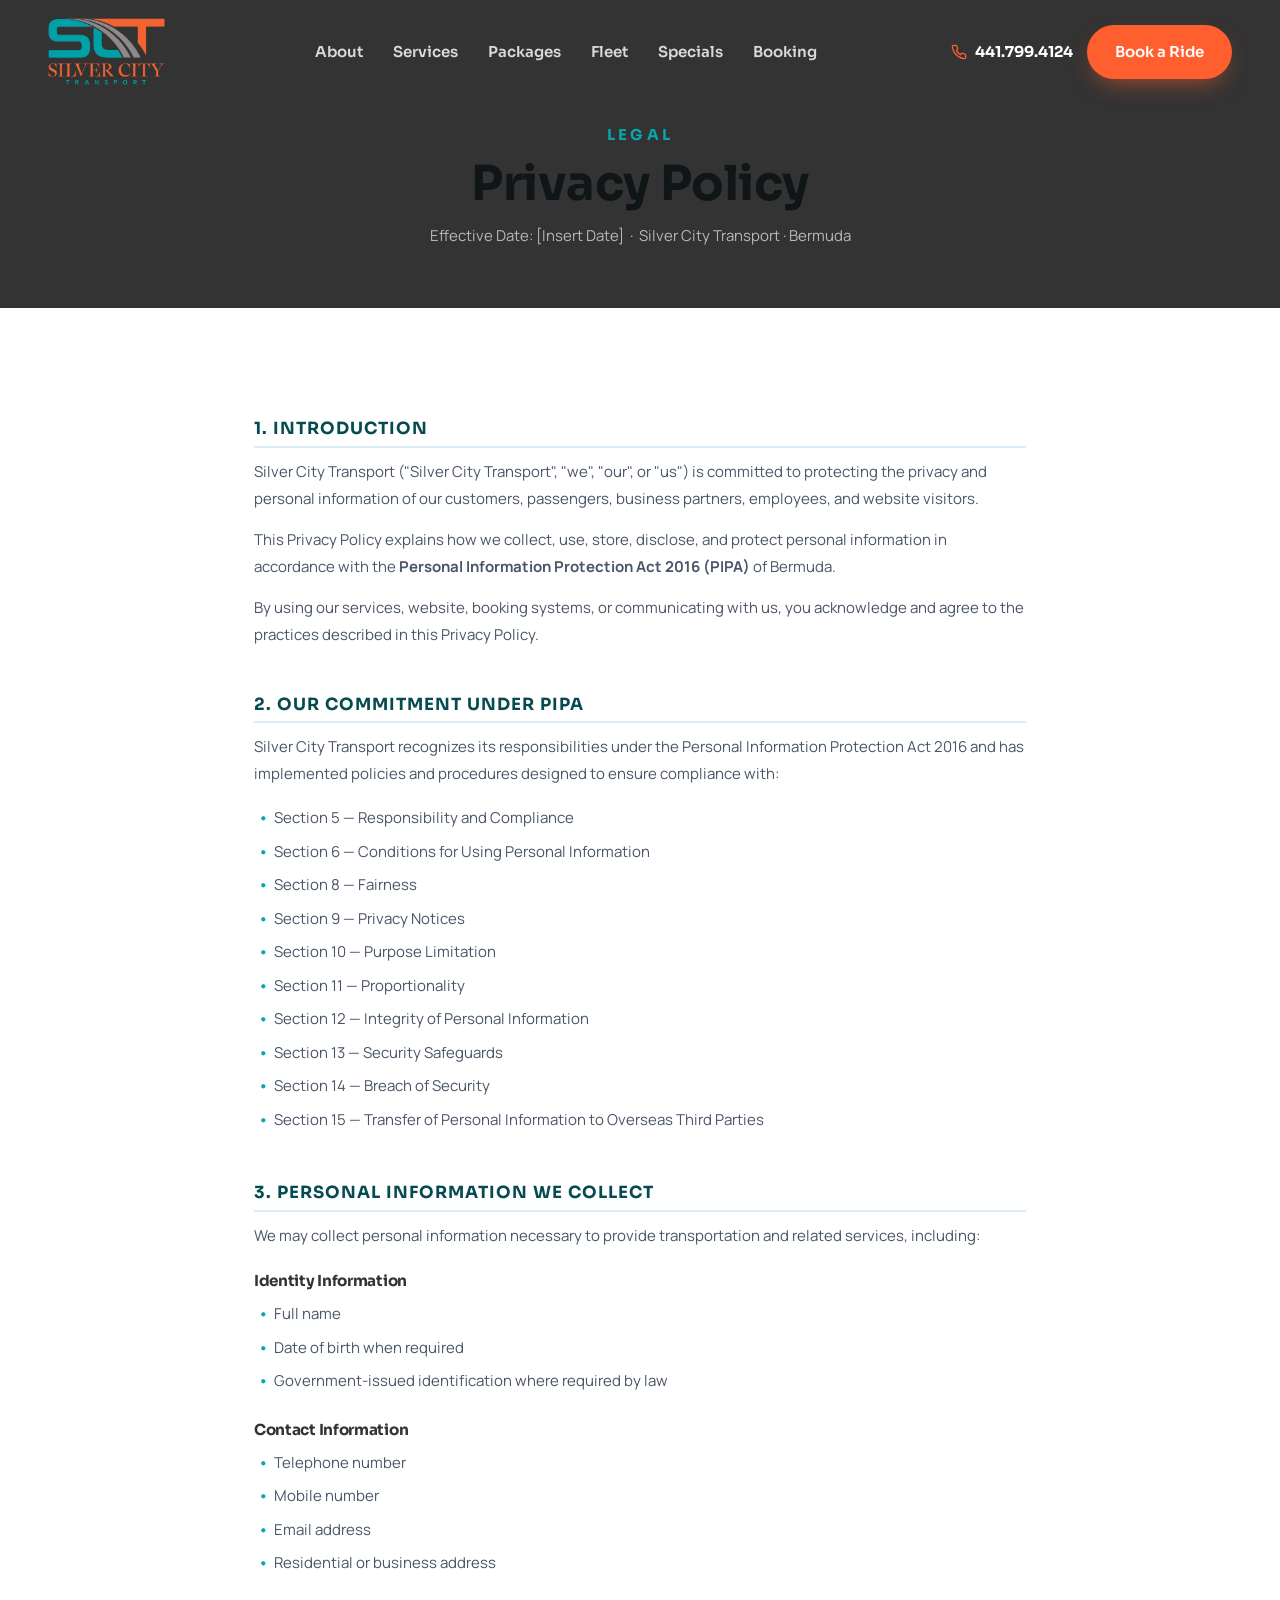
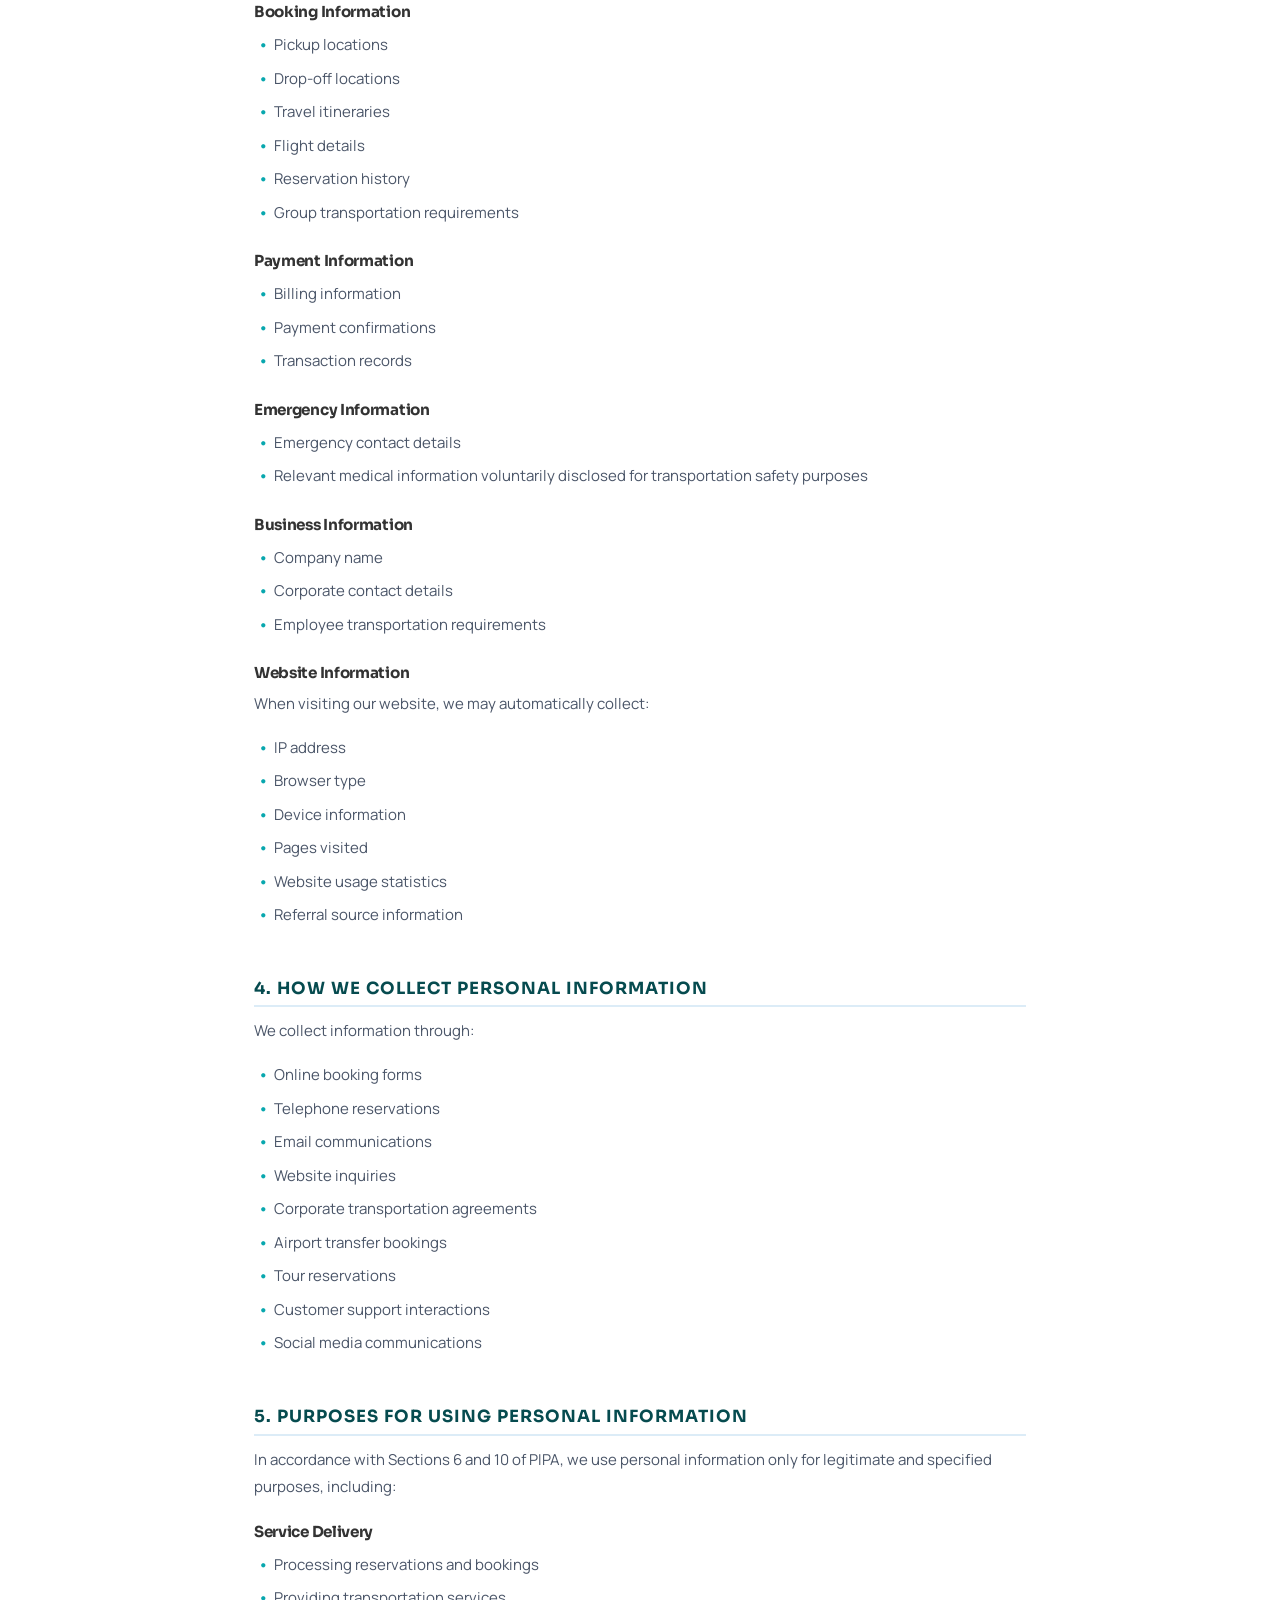
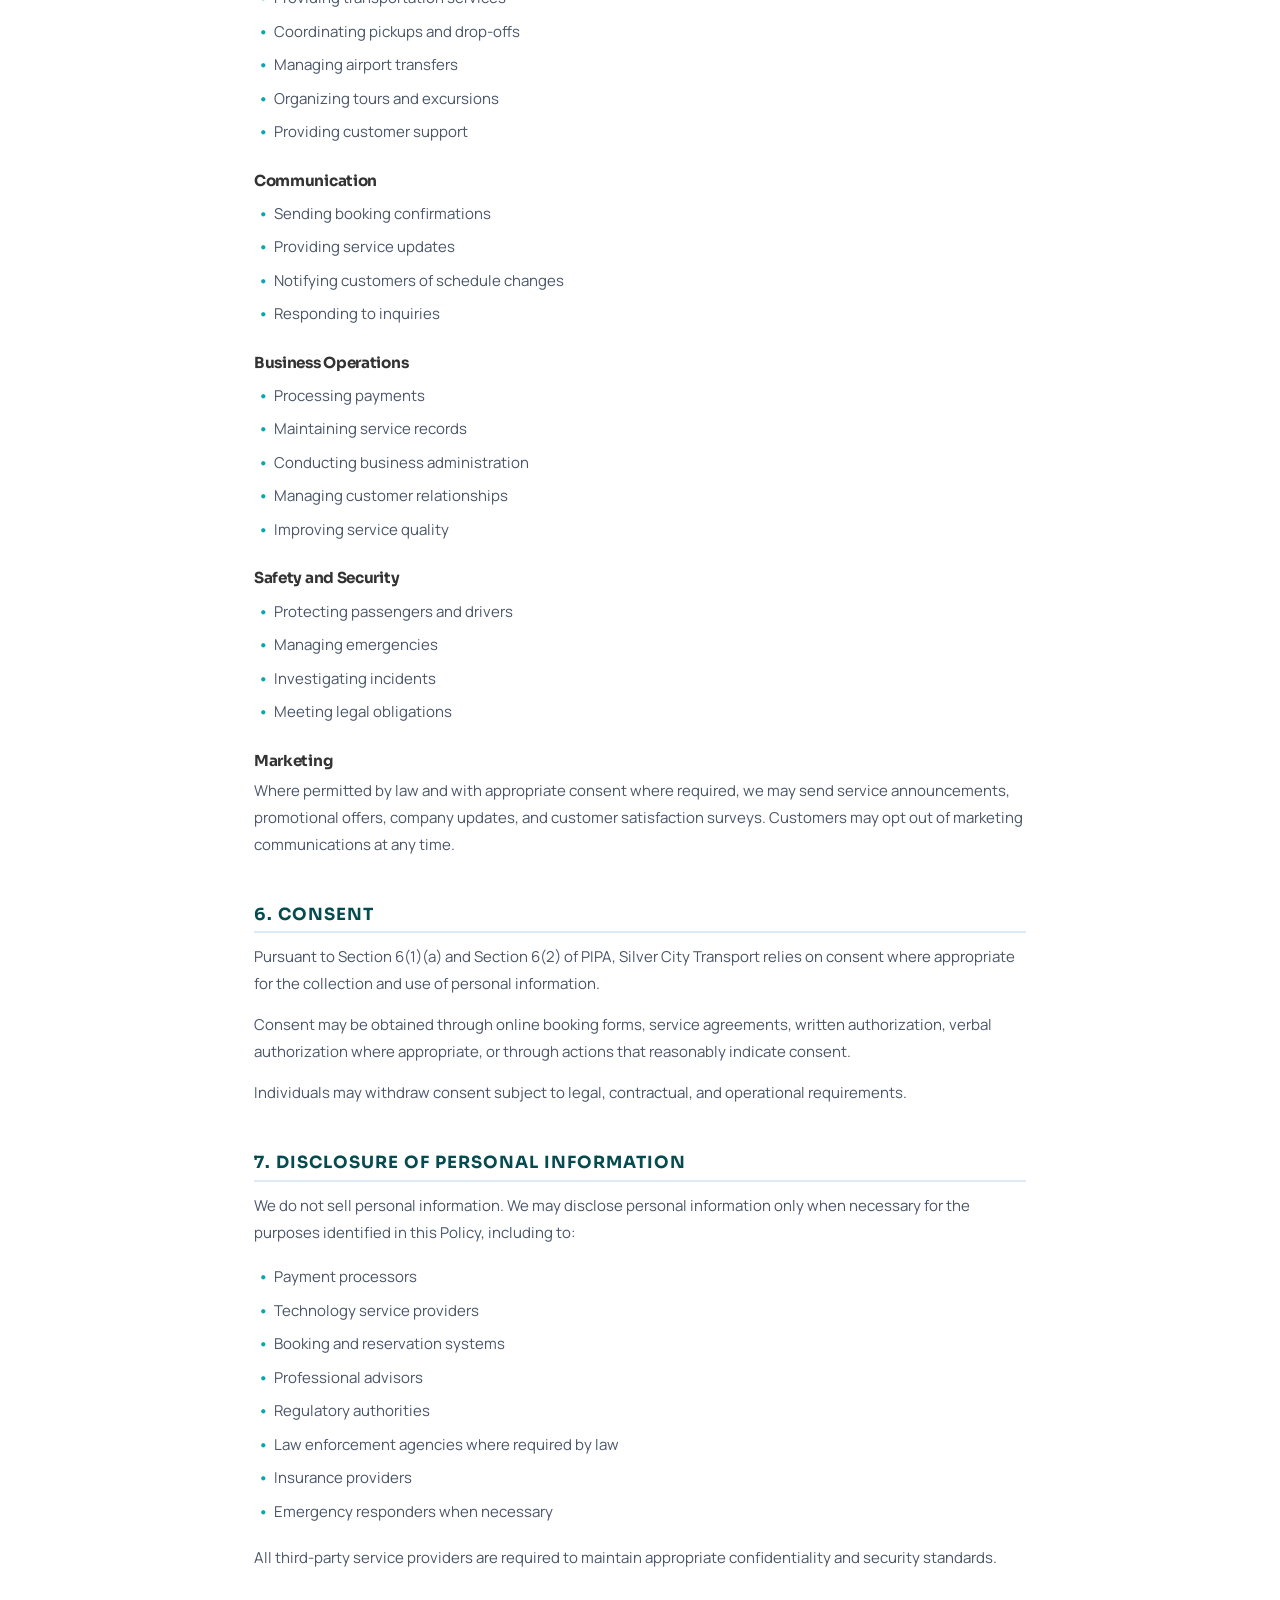
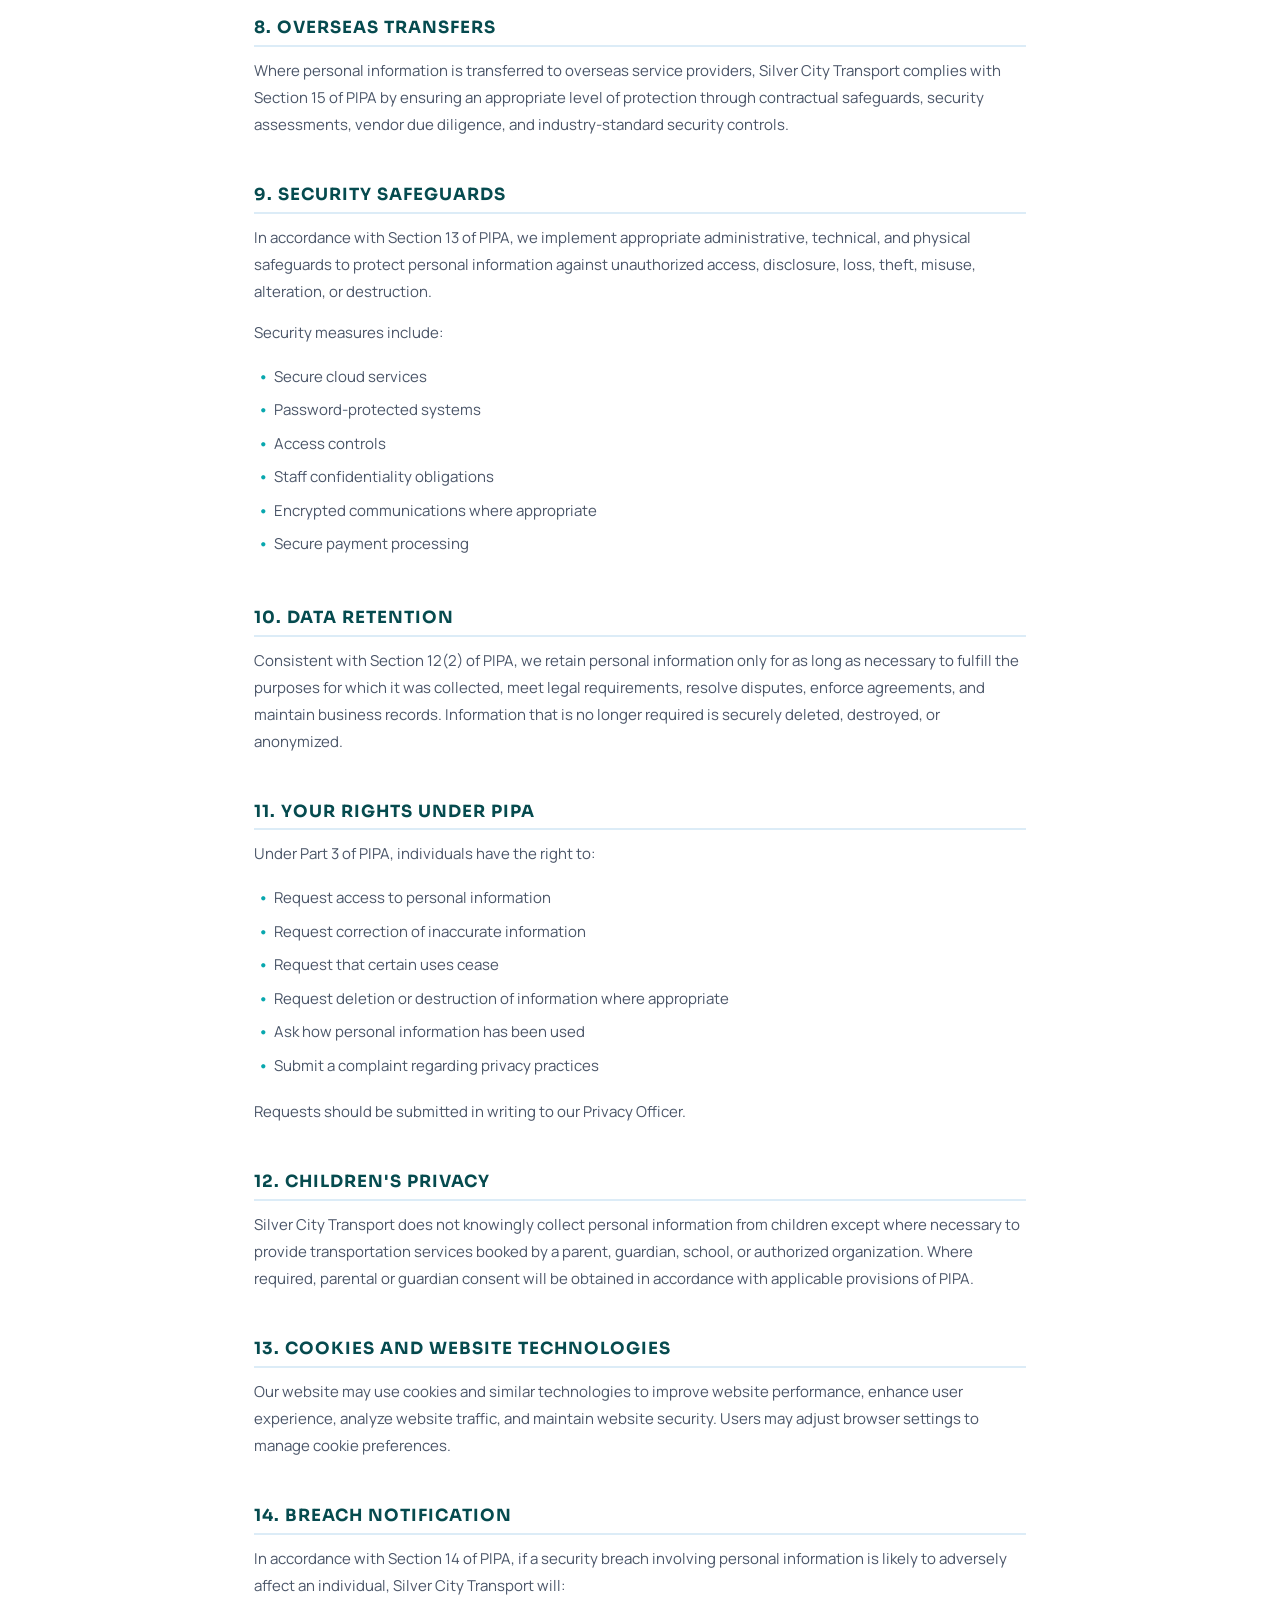
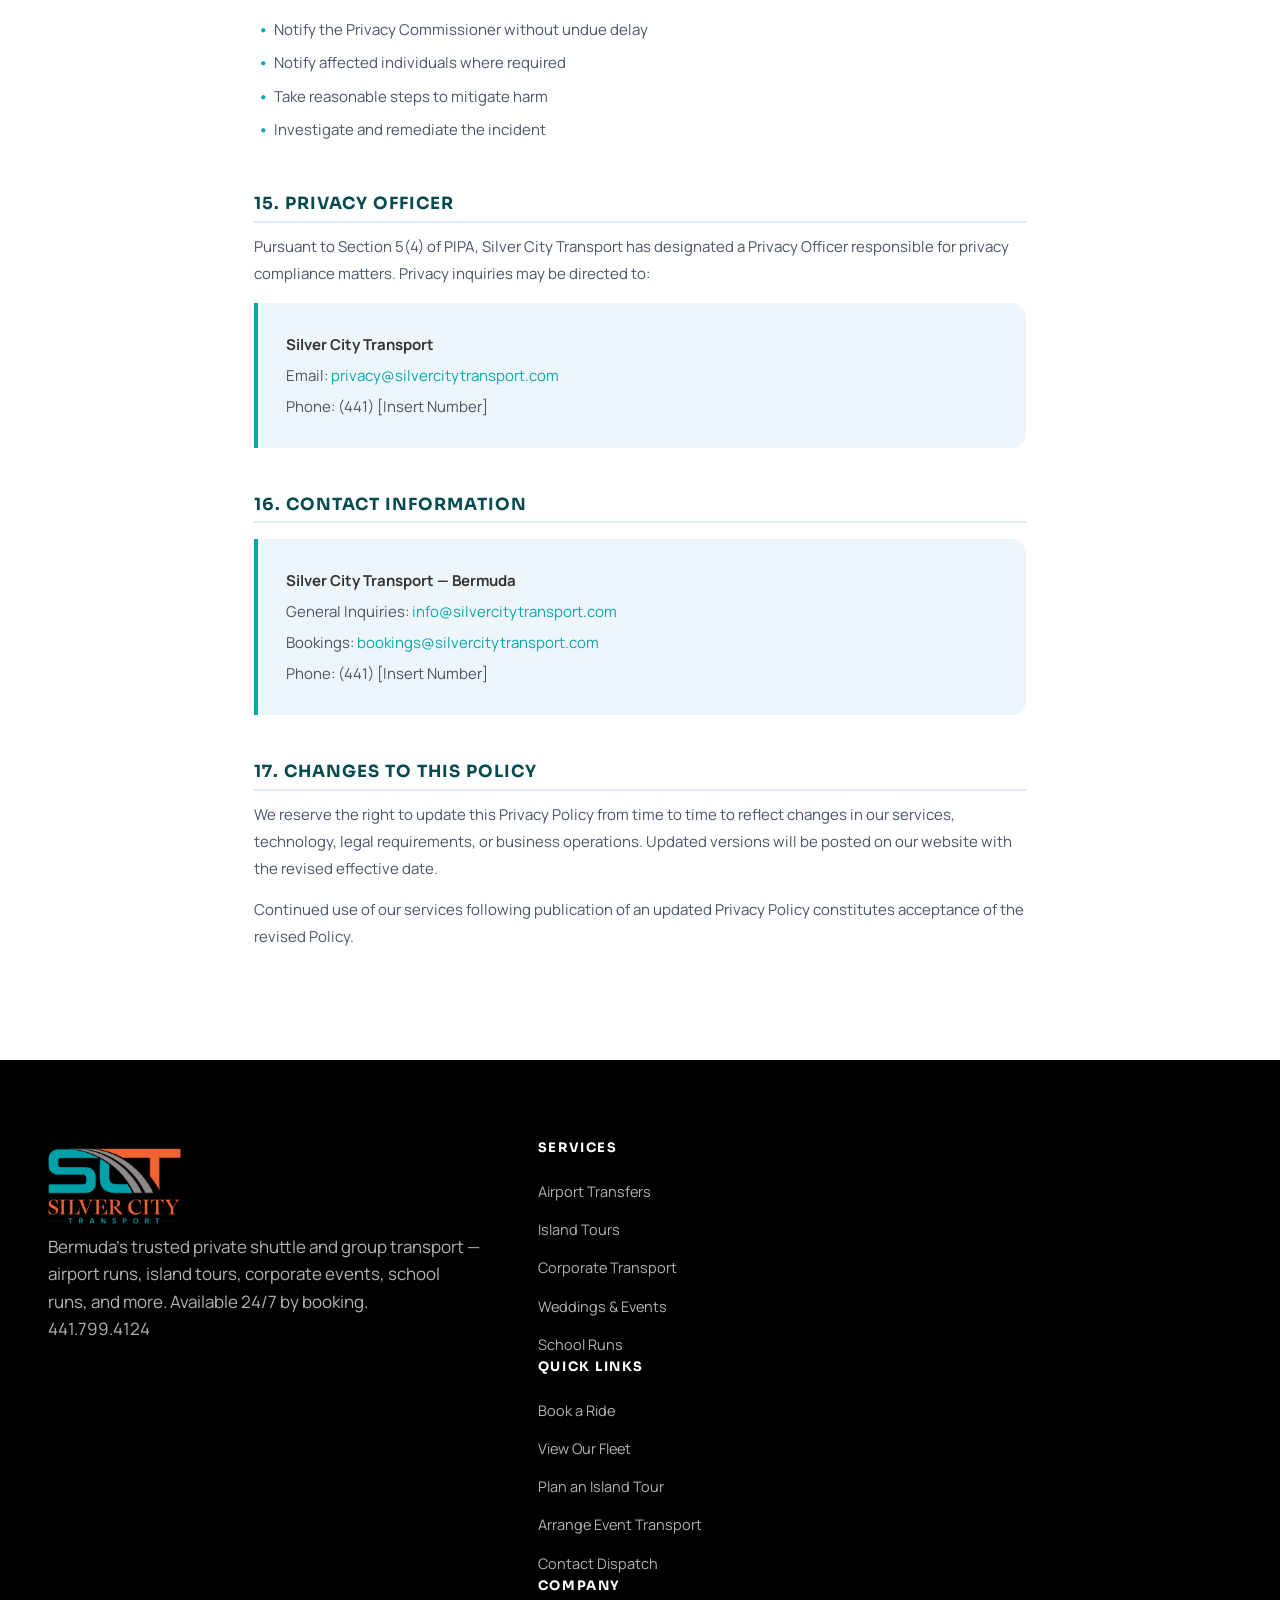
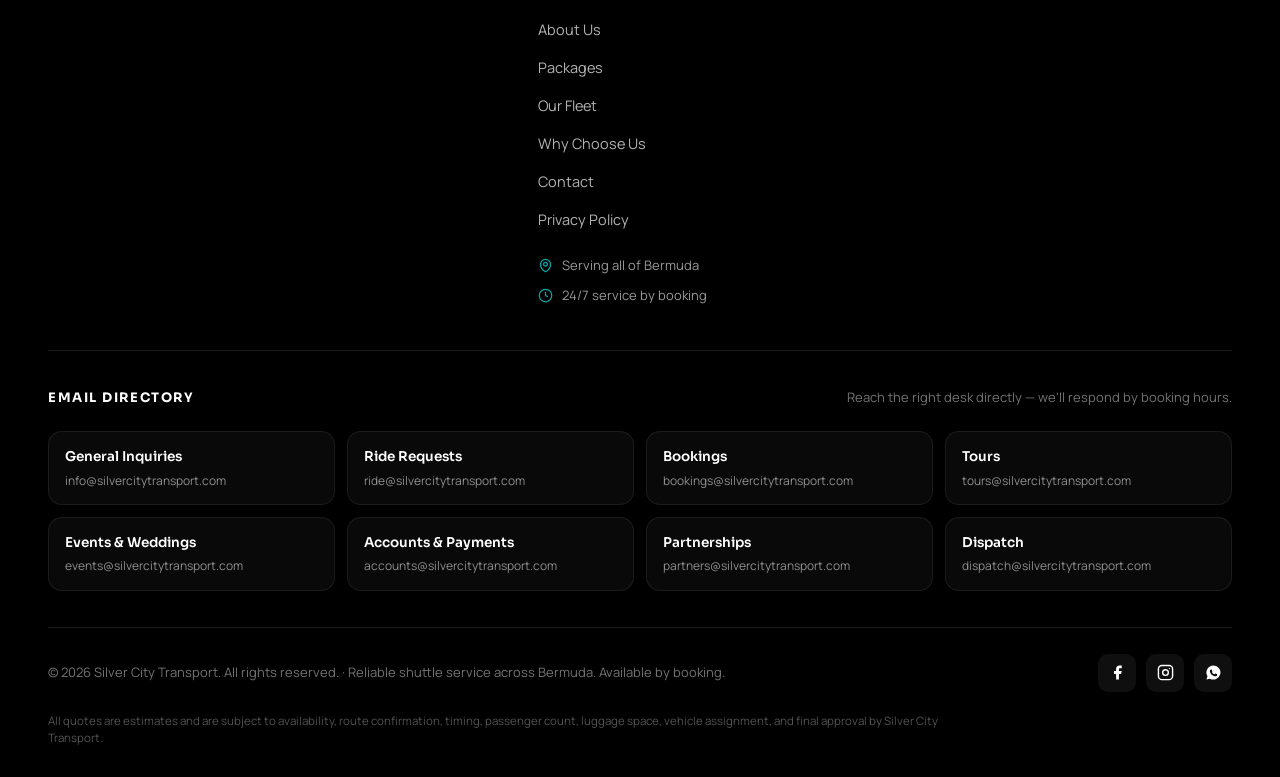
==== privacy.html @ 9059c155 "Add Privacy Policy page and footer links New privacy.html built to match site design with full PIPA " ====
<!DOCTYPE html>
<html lang="en">
<head>
<meta charset="UTF-8" />
<meta name="viewport" content="width=device-width, initial-scale=1.0" />
<title>Privacy Policy — Silver City Transport</title>
<meta name="description" content="Silver City Transport Privacy Policy — how we collect, use, store and protect your personal information in accordance with Bermuda's PIPA 2016." />
<link rel="preconnect" href="https://fonts.googleapis.com" />
<link rel="preconnect" href="https://fonts.gstatic.com" crossorigin />
<link href="https://fonts.googleapis.com/css2?family=Sora:wght@400;500;600;700;800&family=Manrope:wght@400;500;600;700&family=Cinzel:wght@500;600&display=swap" rel="stylesheet" />
<link rel="stylesheet" href="styles.css" />
<script>document.documentElement.className += ' js';</script>
<style>
  /* ---- Privacy page overrides ---- */
  .policy-hero { background: var(--charcoal); color: #fff; padding: 120px 0 60px; text-align: center; }
  .policy-hero .eyebrow { color: var(--teal); margin-bottom: 12px; }
  .policy-hero h1 { font-family: var(--font-display); font-size: clamp(2rem, 4vw, 3rem); font-weight: 700; letter-spacing: -.01em; margin: 0 0 14px; }
  .policy-hero p { color: rgba(255,255,255,.65); font-size: 15px; }

  .policy-body { max-width: 820px; margin: 0 auto; padding: 64px 24px 96px; }
  .policy-body h2 { font-family: var(--font-display); font-size: 1.05rem; font-weight: 700; color: var(--teal-deep); text-transform: uppercase; letter-spacing: .06em; margin: 48px 0 10px; padding-bottom: 8px; border-bottom: 2px solid var(--sky); }
  .policy-body h3 { font-family: var(--font-display); font-size: .95rem; font-weight: 700; color: var(--charcoal); margin: 24px 0 8px; }
  .policy-body p { color: #4a5568; line-height: 1.8; margin: 0 0 14px; font-size: 15px; }
  .policy-body ul { list-style: none; padding: 0; margin: 0 0 16px; }
  .policy-body ul li { padding: 4px 0 4px 20px; position: relative; color: #4a5568; font-size: 15px; line-height: 1.7; }
  .policy-body ul li::before { content: '•'; position: absolute; left: 4px; color: var(--teal); font-weight: 700; }
  .policy-body a { color: var(--teal); text-decoration: none; }
  .policy-body a:hover { text-decoration: underline; }
  .policy-contact-box { background: var(--sky-soft); border-left: 4px solid var(--teal); border-radius: 0 var(--r-md) var(--r-md) 0; padding: 24px 28px; margin: 16px 0 24px; }
  .policy-contact-box p { margin: 4px 0; }
  .policy-contact-box strong { color: var(--charcoal); }
</style>
</head>
<body>

<!-- ============ NAV ============ -->
<header class="nav" id="nav">
  <div class="wrap nav-inner">
    <a href="index.html" class="brand">
      <img src="assets/slt-logo.png" alt="Silver City Transport logo" />
    </a>
    <nav class="nav-links">
      <a href="index.html#about">About</a>
      <a href="index.html#services">Services</a>
      <a href="index.html#packages">Packages</a>
      <a href="index.html#fleet">Fleet</a>
      <a href="promotions.html">Specials</a>
      <a href="index.html#book">Booking</a>
    </nav>
    <div class="nav-cta">
      <a href="tel:+14417994124" class="nav-phone">
        <svg viewBox="0 0 24 24" fill="none" stroke="currentColor" stroke-width="2"><path d="M22 16.92v3a2 2 0 0 1-2.18 2 19.79 19.79 0 0 1-8.63-3.07 19.5 19.5 0 0 1-6-6 19.79 19.79 0 0 1-3.07-8.67A2 2 0 0 1 4.11 2h3a2 2 0 0 1 2 1.72c.13.96.36 1.9.7 2.81a2 2 0 0 1-.45 2.11L8.09 9.91a16 16 0 0 0 6 6l1.27-1.27a2 2 0 0 1 2.11-.45c.91.34 1.85.57 2.81.7A2 2 0 0 1 22 16.92z"/></svg>
        441.799.4124
      </a>
      <a href="index.html#book" class="btn btn-coral">Book a Ride</a>
    </div>
    <button class="hamburger" id="hamburger" aria-label="Menu">
      <span></span><span></span><span></span>
    </button>
  </div>
</header>

<!-- ============ MOBILE MENU ============ -->
<div class="mobile-menu" id="mobileMenu">
  <button class="mobile-close" id="mobileClose" aria-label="Close">&times;</button>
  <a href="index.html#about">About</a>
  <a href="index.html#services">Services</a>
  <a href="index.html#packages">Packages</a>
  <a href="index.html#fleet">Fleet</a>
  <a href="promotions.html">Specials</a>
  <a href="index.html#book">Booking</a>
  <a href="index.html#book" class="btn btn-coral">Book a Ride</a>
</div>

<!-- ============ HERO ============ -->
<section class="policy-hero">
  <div class="wrap">
    <p class="eyebrow">Legal</p>
    <h1>Privacy Policy</h1>
    <p>Effective Date: [Insert Date] &nbsp;·&nbsp; Silver City Transport · Bermuda</p>
  </div>
</section>

<!-- ============ POLICY BODY ============ -->
<main class="policy-body">

  <h2>1. Introduction</h2>
  <p>Silver City Transport ("Silver City Transport", "we", "our", or "us") is committed to protecting the privacy and personal information of our customers, passengers, business partners, employees, and website visitors.</p>
  <p>This Privacy Policy explains how we collect, use, store, disclose, and protect personal information in accordance with the <strong>Personal Information Protection Act 2016 (PIPA)</strong> of Bermuda.</p>
  <p>By using our services, website, booking systems, or communicating with us, you acknowledge and agree to the practices described in this Privacy Policy.</p>

  <h2>2. Our Commitment Under PIPA</h2>
  <p>Silver City Transport recognizes its responsibilities under the Personal Information Protection Act 2016 and has implemented policies and procedures designed to ensure compliance with:</p>
  <ul>
    <li>Section 5 — Responsibility and Compliance</li>
    <li>Section 6 — Conditions for Using Personal Information</li>
    <li>Section 8 — Fairness</li>
    <li>Section 9 — Privacy Notices</li>
    <li>Section 10 — Purpose Limitation</li>
    <li>Section 11 — Proportionality</li>
    <li>Section 12 — Integrity of Personal Information</li>
    <li>Section 13 — Security Safeguards</li>
    <li>Section 14 — Breach of Security</li>
    <li>Section 15 — Transfer of Personal Information to Overseas Third Parties</li>
  </ul>

  <h2>3. Personal Information We Collect</h2>
  <p>We may collect personal information necessary to provide transportation and related services, including:</p>

  <h3>Identity Information</h3>
  <ul>
    <li>Full name</li>
    <li>Date of birth when required</li>
    <li>Government-issued identification where required by law</li>
  </ul>

  <h3>Contact Information</h3>
  <ul>
    <li>Telephone number</li>
    <li>Mobile number</li>
    <li>Email address</li>
    <li>Residential or business address</li>
  </ul>

  <h3>Booking Information</h3>
  <ul>
    <li>Pickup locations</li>
    <li>Drop-off locations</li>
    <li>Travel itineraries</li>
    <li>Flight details</li>
    <li>Reservation history</li>
    <li>Group transportation requirements</li>
  </ul>

  <h3>Payment Information</h3>
  <ul>
    <li>Billing information</li>
    <li>Payment confirmations</li>
    <li>Transaction records</li>
  </ul>

  <h3>Emergency Information</h3>
  <ul>
    <li>Emergency contact details</li>
    <li>Relevant medical information voluntarily disclosed for transportation safety purposes</li>
  </ul>

  <h3>Business Information</h3>
  <ul>
    <li>Company name</li>
    <li>Corporate contact details</li>
    <li>Employee transportation requirements</li>
  </ul>

  <h3>Website Information</h3>
  <p>When visiting our website, we may automatically collect:</p>
  <ul>
    <li>IP address</li>
    <li>Browser type</li>
    <li>Device information</li>
    <li>Pages visited</li>
    <li>Website usage statistics</li>
    <li>Referral source information</li>
  </ul>

  <h2>4. How We Collect Personal Information</h2>
  <p>We collect information through:</p>
  <ul>
    <li>Online booking forms</li>
    <li>Telephone reservations</li>
    <li>Email communications</li>
    <li>Website inquiries</li>
    <li>Corporate transportation agreements</li>
    <li>Airport transfer bookings</li>
    <li>Tour reservations</li>
    <li>Customer support interactions</li>
    <li>Social media communications</li>
  </ul>

  <h2>5. Purposes for Using Personal Information</h2>
  <p>In accordance with Sections 6 and 10 of PIPA, we use personal information only for legitimate and specified purposes, including:</p>

  <h3>Service Delivery</h3>
  <ul>
    <li>Processing reservations and bookings</li>
    <li>Providing transportation services</li>
    <li>Coordinating pickups and drop-offs</li>
    <li>Managing airport transfers</li>
    <li>Organizing tours and excursions</li>
    <li>Providing customer support</li>
  </ul>

  <h3>Communication</h3>
  <ul>
    <li>Sending booking confirmations</li>
    <li>Providing service updates</li>
    <li>Notifying customers of schedule changes</li>
    <li>Responding to inquiries</li>
  </ul>

  <h3>Business Operations</h3>
  <ul>
    <li>Processing payments</li>
    <li>Maintaining service records</li>
    <li>Conducting business administration</li>
    <li>Managing customer relationships</li>
    <li>Improving service quality</li>
  </ul>

  <h3>Safety and Security</h3>
  <ul>
    <li>Protecting passengers and drivers</li>
    <li>Managing emergencies</li>
    <li>Investigating incidents</li>
    <li>Meeting legal obligations</li>
  </ul>

  <h3>Marketing</h3>
  <p>Where permitted by law and with appropriate consent where required, we may send service announcements, promotional offers, company updates, and customer satisfaction surveys. Customers may opt out of marketing communications at any time.</p>

  <h2>6. Consent</h2>
  <p>Pursuant to Section 6(1)(a) and Section 6(2) of PIPA, Silver City Transport relies on consent where appropriate for the collection and use of personal information.</p>
  <p>Consent may be obtained through online booking forms, service agreements, written authorization, verbal authorization where appropriate, or through actions that reasonably indicate consent.</p>
  <p>Individuals may withdraw consent subject to legal, contractual, and operational requirements.</p>

  <h2>7. Disclosure of Personal Information</h2>
  <p>We do not sell personal information. We may disclose personal information only when necessary for the purposes identified in this Policy, including to:</p>
  <ul>
    <li>Payment processors</li>
    <li>Technology service providers</li>
    <li>Booking and reservation systems</li>
    <li>Professional advisors</li>
    <li>Regulatory authorities</li>
    <li>Law enforcement agencies where required by law</li>
    <li>Insurance providers</li>
    <li>Emergency responders when necessary</li>
  </ul>
  <p>All third-party service providers are required to maintain appropriate confidentiality and security standards.</p>

  <h2>8. Overseas Transfers</h2>
  <p>Where personal information is transferred to overseas service providers, Silver City Transport complies with Section 15 of PIPA by ensuring an appropriate level of protection through contractual safeguards, security assessments, vendor due diligence, and industry-standard security controls.</p>

  <h2>9. Security Safeguards</h2>
  <p>In accordance with Section 13 of PIPA, we implement appropriate administrative, technical, and physical safeguards to protect personal information against unauthorized access, disclosure, loss, theft, misuse, alteration, or destruction.</p>
  <p>Security measures include:</p>
  <ul>
    <li>Secure cloud services</li>
    <li>Password-protected systems</li>
    <li>Access controls</li>
    <li>Staff confidentiality obligations</li>
    <li>Encrypted communications where appropriate</li>
    <li>Secure payment processing</li>
  </ul>

  <h2>10. Data Retention</h2>
  <p>Consistent with Section 12(2) of PIPA, we retain personal information only for as long as necessary to fulfill the purposes for which it was collected, meet legal requirements, resolve disputes, enforce agreements, and maintain business records. Information that is no longer required is securely deleted, destroyed, or anonymized.</p>

  <h2>11. Your Rights Under PIPA</h2>
  <p>Under Part 3 of PIPA, individuals have the right to:</p>
  <ul>
    <li>Request access to personal information</li>
    <li>Request correction of inaccurate information</li>
    <li>Request that certain uses cease</li>
    <li>Request deletion or destruction of information where appropriate</li>
    <li>Ask how personal information has been used</li>
    <li>Submit a complaint regarding privacy practices</li>
  </ul>
  <p>Requests should be submitted in writing to our Privacy Officer.</p>

  <h2>12. Children's Privacy</h2>
  <p>Silver City Transport does not knowingly collect personal information from children except where necessary to provide transportation services booked by a parent, guardian, school, or authorized organization. Where required, parental or guardian consent will be obtained in accordance with applicable provisions of PIPA.</p>

  <h2>13. Cookies and Website Technologies</h2>
  <p>Our website may use cookies and similar technologies to improve website performance, enhance user experience, analyze website traffic, and maintain website security. Users may adjust browser settings to manage cookie preferences.</p>

  <h2>14. Breach Notification</h2>
  <p>In accordance with Section 14 of PIPA, if a security breach involving personal information is likely to adversely affect an individual, Silver City Transport will:</p>
  <ul>
    <li>Notify the Privacy Commissioner without undue delay</li>
    <li>Notify affected individuals where required</li>
    <li>Take reasonable steps to mitigate harm</li>
    <li>Investigate and remediate the incident</li>
  </ul>

  <h2>15. Privacy Officer</h2>
  <p>Pursuant to Section 5(4) of PIPA, Silver City Transport has designated a Privacy Officer responsible for privacy compliance matters. Privacy inquiries may be directed to:</p>
  <div class="policy-contact-box">
    <p><strong>Silver City Transport</strong></p>
    <p>Email: <a href="mailto:privacy@silvercitytransport.com">privacy@silvercitytransport.com</a></p>
    <p>Phone: (441) [Insert Number]</p>
  </div>

  <h2>16. Contact Information</h2>
  <div class="policy-contact-box">
    <p><strong>Silver City Transport — Bermuda</strong></p>
    <p>General Inquiries: <a href="mailto:info@silvercitytransport.com">info@silvercitytransport.com</a></p>
    <p>Bookings: <a href="mailto:bookings@silvercitytransport.com">bookings@silvercitytransport.com</a></p>
    <p>Phone: (441) [Insert Number]</p>
  </div>

  <h2>17. Changes to This Policy</h2>
  <p>We reserve the right to update this Privacy Policy from time to time to reflect changes in our services, technology, legal requirements, or business operations. Updated versions will be posted on our website with the revised effective date.</p>
  <p>Continued use of our services following publication of an updated Privacy Policy constitutes acceptance of the revised Policy.</p>

</main>

<!-- ============ FOOTER ============ -->
<footer class="footer">
  <div class="wrap">
    <div class="f-top">
      <div class="f-brand">
        <a href="index.html" class="brand">
          <img src="assets/slt-logo.png" alt="Silver City Transport" />
        </a>
        <p>Bermuda's trusted private shuttle and group transport — airport runs, island tours, corporate events, school runs, and more. Available 24/7 by booking.</p>
        <a href="tel:+14417994124" class="f-phone">441.799.4124</a>
      </div>
      <div class="f-cols">
        <div class="f-col">
          <h5>Services</h5>
          <ul>
            <li><a href="index.html#services">Airport Transfers</a></li>
            <li><a href="index.html#services">Island Tours</a></li>
            <li><a href="index.html#services">Corporate Transport</a></li>
            <li><a href="index.html#services">Weddings &amp; Events</a></li>
            <li><a href="index.html#services">School Runs</a></li>
          </ul>
        </div>
        <div class="f-col">
          <h5>Quick Links</h5>
          <ul>
            <li><a href="index.html#book">Book a Ride</a></li>
            <li><a href="index.html#fleet">View Our Fleet</a></li>
            <li><a href="index.html#services">Plan an Island Tour</a></li>
            <li><a href="index.html#book">Arrange Event Transport</a></li>
            <li><a href="mailto:dispatch@silvercitytransport.com">Contact Dispatch</a></li>
          </ul>
        </div>
        <div class="f-col">
          <h5>Company</h5>
          <ul>
            <li><a href="index.html#about">About Us</a></li>
            <li><a href="index.html#packages">Packages</a></li>
            <li><a href="index.html#fleet">Our Fleet</a></li>
            <li><a href="index.html#why">Why Choose Us</a></li>
            <li><a href="index.html#book">Contact</a></li>
            <li><a href="privacy.html">Privacy Policy</a></li>
          </ul>
          <div class="f-meta">
            <span><svg viewBox="0 0 24 24" fill="none" stroke="currentColor" stroke-width="2"><path d="M12 22s8-4.5 8-11.8A8 8 0 0 0 4 10.2C4 17.5 12 22 12 22z"/><circle cx="12" cy="10" r="3"/></svg> Serving all of Bermuda</span>
            <span><svg viewBox="0 0 24 24" fill="none" stroke="currentColor" stroke-width="2"><circle cx="12" cy="12" r="10"/><path d="M12 6v6l4 2"/></svg> 24/7 service by booking</span>
          </div>
        </div>
      </div>
    </div>

    <div class="f-emails">
      <div class="f-emails-head">
        <h5>Email Directory</h5>
        <span>Reach the right desk directly — we'll respond by booking hours.</span>
      </div>
      <div class="f-email-grid">
        <a href="mailto:info@silvercitytransport.com"><b>General Inquiries</b><span>info@silvercitytransport.com</span></a>
        <a href="mailto:ride@silvercitytransport.com"><b>Ride Requests</b><span>ride@silvercitytransport.com</span></a>
        <a href="mailto:bookings@silvercitytransport.com"><b>Bookings</b><span>bookings@silvercitytransport.com</span></a>
        <a href="mailto:tours@silvercitytransport.com"><b>Tours</b><span>tours@silvercitytransport.com</span></a>
        <a href="mailto:events@silvercitytransport.com"><b>Events &amp; Weddings</b><span>events@silvercitytransport.com</span></a>
        <a href="mailto:accounts@silvercitytransport.com"><b>Accounts &amp; Payments</b><span>accounts@silvercitytransport.com</span></a>
        <a href="mailto:partners@silvercitytransport.com"><b>Partnerships</b><span>partners@silvercitytransport.com</span></a>
        <a href="mailto:dispatch@silvercitytransport.com"><b>Dispatch</b><span>dispatch@silvercitytransport.com</span></a>
      </div>
    </div>

    <div class="f-bottom">
      <span>© 2026 Silver City Transport. All rights reserved. · Reliable shuttle service across Bermuda. Available by booking.</span>
      <div class="f-social">
        <a href="#" aria-label="Facebook"><svg viewBox="0 0 24 24" fill="currentColor"><path d="M18 2h-3a5 5 0 0 0-5 5v3H7v4h3v8h4v-8h3l1-4h-4V7a1 1 0 0 1 1-1h3z"/></svg></a>
        <a href="#" aria-label="Instagram"><svg viewBox="0 0 24 24" fill="none" stroke="currentColor" stroke-width="2"><rect x="2" y="2" width="20" height="20" rx="5"/><circle cx="12" cy="12" r="4"/><circle cx="17.5" cy="6.5" r="1" fill="currentColor" stroke="none"/></svg></a>
        <a href="https://wa.me/14417994124" aria-label="WhatsApp"><svg viewBox="0 0 24 24" fill="currentColor"><path d="M12 2a10 10 0 0 0-8.5 15.2L2 22l4.9-1.3A10 10 0 1 0 12 2zm5.1 14.2c-.2.6-1.2 1.1-1.7 1.2-.5.1-1 .1-1.6-.1-.4-.1-.9-.3-1.5-.5-2.6-1.1-4.3-3.7-4.4-3.9-.1-.2-1-1.4-1-2.6s.6-1.8.9-2.1c.2-.2.5-.3.7-.3h.5c.2 0 .4 0 .6.5l.7 1.7c.1.2.1.4 0 .5l-.3.5c-.1.2-.3.3-.1.6.1.3.6 1 1.3 1.6.9.8 1.6 1 1.8 1.1.3.1.4.1.6-.1l.7-.8c.2-.2.4-.2.6-.1l1.6.8c.2.1.4.2.5.3.1.2.1.7-.1 1.1z"/></svg></a>
      </div>
    </div>
    <p class="f-disclaimer">All quotes are estimates and are subject to availability, route confirmation, timing, passenger count, luggage space, vehicle assignment, and final approval by Silver City Transport.</p>
  </div>
</footer>

<script src="script.js"></script>
</body>
</html>
---- styles.css ----
/* ============================================================
   SILVER CITY TRANSPORT — Brand stylesheet
   Palette: Teal #08A7AE · Coral #FF5F2E · Silver #9B9B9B
            Black #000 · White #fff · Charcoal #333 · Sky #DCECF7
   ============================================================ */

:root {
  --teal: #08A7AE;
  --teal-dk: #067e84;
  --teal-deep: #064b4f;
  --coral: #FF5F2E;
  --coral-dk: #e84a1b;
  --silver: #9B9B9B;
  --silver-lt: #d9d9d9;
  --ink: #101517;
  --black: #000000;
  --charcoal: #333333;
  --white: #ffffff;
  --sky: #DCECF7;
  --sky-soft: #eef6fc;
  --paper: #f6f8f9;

  --maxw: 1240px;
  --r-sm: 8px;
  --r-md: 14px;
  --r-lg: 22px;
  --r-xl: 32px;

  --shadow-sm: 0 2px 8px rgba(16,21,23,.06);
  --shadow-md: 0 14px 34px -16px rgba(16,21,23,.22);
  --shadow-lg: 0 30px 70px -28px rgba(6,75,79,.45);

  --font-display: 'Sora', system-ui, sans-serif;
  --font-body: 'Manrope', system-ui, sans-serif;
  --font-serif: 'Cinzel', Georgia, serif;

  --ease: cubic-bezier(.22,.61,.36,1);
}

* { box-sizing: border-box; margin: 0; padding: 0; }
html { scroll-behavior: smooth; -webkit-text-size-adjust: 100%; }
body {
  font-family: var(--font-body);
  color: var(--charcoal);
  background: var(--white);
  line-height: 1.6;
  font-size: 17px;
  -webkit-font-smoothing: antialiased;
  overflow-x: hidden;
}
img { display: block; max-width: 100%; }
a { color: inherit; text-decoration: none; }
ul { list-style: none; }

.wrap { width: 100%; max-width: var(--maxw); margin: 0 auto; padding: 0 28px; }

h1, h2, h3, h4 { font-family: var(--font-display); color: var(--ink); line-height: 1.06; letter-spacing: -.02em; font-weight: 700; }

.eyebrow {
  font-family: var(--font-display);
  font-weight: 700;
  font-size: 13px;
  letter-spacing: .22em;
  text-transform: uppercase;
  color: var(--teal);
  display: inline-flex;
  align-items: center;
  gap: 10px;
}
.eyebrow::before {
  content: none;
}
.eyebrow.on-dark { color: var(--teal); }

/* ---------- Buttons ---------- */
.btn {
  display: inline-flex; align-items: center; justify-content: center; gap: 10px;
  font-family: var(--font-display); font-weight: 600; font-size: 15px;
  padding: 15px 28px; border-radius: 999px; cursor: pointer; border: none;
  transition: transform .25s var(--ease), box-shadow .25s var(--ease), background .2s;
  white-space: nowrap;
}
.btn svg { width: 18px; height: 18px; }
.btn-teal { background: var(--teal); color: #fff; box-shadow: 0 10px 24px -10px rgba(8,167,174,.7); }
.btn-teal:hover { background: var(--teal-dk); transform: translateY(-2px); box-shadow: 0 16px 30px -12px rgba(8,167,174,.8); }
.btn-coral { background: var(--coral); color: #fff; box-shadow: 0 10px 24px -10px rgba(255,95,46,.7); }
.btn-coral:hover { background: var(--coral-dk); transform: translateY(-2px); box-shadow: 0 16px 30px -12px rgba(255,95,46,.75); }
.btn-ghost { background: transparent; color: #fff; border: 1.5px solid rgba(255,255,255,.35); }
.btn-ghost:hover { border-color: #fff; transform: translateY(-2px); }
.btn-dark { background: var(--ink); color:#fff; }
.btn-dark:hover { background: #000; transform: translateY(-2px); }

/* ---------- Nav ---------- */
.nav {
  position: fixed; top: 0; left: 0; right: 0; z-index: 100;
  transition: background .35s var(--ease), box-shadow .35s var(--ease), padding .35s var(--ease);
  padding: 18px 0;
}
.nav.scrolled { background: rgba(8,12,13,.92); backdrop-filter: blur(14px); box-shadow: 0 1px 0 rgba(255,255,255,.06); padding: 10px 0; }
.nav-inner { display: flex; align-items: center; justify-content: space-between; gap: 24px; }
.brand { display: flex; align-items: center; gap: 12px; }
.brand img { width: 133px; height: 67px; object-fit: contain; object-position: left center; }
.nav.scrolled .brand img { width: 133px; height: 67px; }
.brand-txt { display: flex; flex-direction: column; line-height: 1; }
.brand-txt b { font-family: var(--font-display); color: #fff; font-size: 16px; letter-spacing: .02em; font-weight: 700; }
.brand-txt span { font-size: 10.5px; letter-spacing: .34em; color: var(--teal); text-transform: uppercase; margin-top: 3px; }
.nav-links { display: flex; align-items: center; gap: 30px; }
.nav-links a { color: rgba(255,255,255,.82); font-size: 15px; font-weight: 600; font-family: var(--font-display); transition: color .2s; }
.nav-links a:hover { color: var(--teal); }
.nav-cta { display: flex; align-items: center; gap: 14px; }
.nav-phone { color: #fff; font-family: var(--font-display); font-weight: 700; font-size: 15px; display: flex; align-items: center; gap: 8px; }
.nav-phone svg { width: 16px; height: 16px; color: var(--coral); }
.hamburger { display: none; background: none; border: none; cursor: pointer; flex-direction: column; gap: 5px; padding: 8px; }
.hamburger span { width: 24px; height: 2px; background: #fff; transition: .3s; border-radius: 2px; }

/* ---------- Hero ---------- */
.hero { position: relative; background: var(--black); color: #fff; overflow: hidden; padding: 150px 0 90px; }
.hero-video { position: absolute; inset: 0; width: 100%; height: 100%; object-fit: cover; z-index: 0; }
.hero-scrim { position: absolute; inset: 0; z-index: 1; background:
    linear-gradient(90deg, rgba(0,0,0,.84) 0%, rgba(0,0,0,.62) 46%, rgba(0,0,0,.34) 100%),
    linear-gradient(to top, rgba(0,0,0,.6), transparent 58%); }
.hero::before {
  content: ""; position: absolute; inset: 0; z-index: 1;
  background:
    radial-gradient(1100px 600px at 78% -8%, rgba(8,167,174,.20), transparent 60%),
    radial-gradient(800px 500px at 8% 110%, rgba(255,95,46,.14), transparent 60%);
  pointer-events: none;
}
.hero-grid { position: relative; z-index: 2; display: block; max-width: 900px; }
.hero-badge {
  display: inline-flex; align-items: center; gap: 10px; background: rgba(255,255,255,.07);
  border: 1px solid rgba(255,255,255,.14); border-radius: 999px; padding: 8px 16px 8px 12px;
  font-size: 13px; font-weight: 600; color: #fff; margin-bottom: 26px; font-family: var(--font-display);
}
.hero-badge .dot { width: 9px; height: 9px; border-radius: 50%; background: var(--teal); box-shadow: 0 0 0 4px rgba(8,167,174,.25); }
.hero h1 { color: #fff; font-size: clamp(40px, 5.6vw, 70px); letter-spacing: -.03em; }
.hero h1 .accent { color: var(--coral); }
.hero h1 .teal { color: var(--teal); }
.hero-sub { font-size: 20px; color: rgba(255,255,255,.72); max-width: 640px; margin: 24px 0 36px; line-height: 1.62; }
.hero-actions { display: flex; flex-wrap: wrap; gap: 14px; align-items: center; }
.hero-stats { display: flex; gap: 38px; margin-top: 48px; flex-wrap: wrap; }
.hero-stats .stat b { font-family: var(--font-display); font-size: 30px; color: #fff; display: block; letter-spacing: -.02em; }
.hero-stats .stat span { font-size: 13.5px; color: rgba(255,255,255,.6); letter-spacing: .02em; }
.hero-stats .stat b .unit { color: var(--teal); font-size: 18px; }
.hero-stats .stat-pickup { display: flex; align-items: center; gap: 12px; padding-left: 30px; border-left: 1px solid rgba(255,255,255,.16); }
.hero-stats .stat-pickup .ic { width: 42px; height: 42px; border-radius: 12px; background: rgba(8,167,174,.16); border: 1px solid rgba(8,167,174,.4); color: var(--teal); display: grid; place-items: center; flex-shrink: 0; }
.hero-stats .stat-pickup .ic svg { width: 21px; height: 21px; }
.hero-stats .stat-pickup > span { display: flex; flex-direction: column; }
.hero-stats .stat-pickup b { font-family: var(--font-display); font-size: 15px; color: #fff; }
.hero-stats .stat-pickup > span span { font-size: 12.5px; color: rgba(255,255,255,.6); }

.hero-media { position: relative; }
.hero-media .photo {
  border-radius: var(--r-xl); overflow: hidden; box-shadow: var(--shadow-lg);
  border: 1px solid rgba(255,255,255,.1); aspect-ratio: 4/3.4;
}
.hero-media .photo img { width: 100%; height: 100%; object-fit: cover; }
.hero-float {
  position: absolute; left: -26px; bottom: 34px; background: #fff; color: var(--ink);
  border-radius: var(--r-md); padding: 16px 20px; box-shadow: var(--shadow-md);
  display: flex; align-items: center; gap: 14px; max-width: 260px;
}
.hero-float .ic { width: 42px; height: 42px; border-radius: 12px; background: var(--sky); color: var(--teal-dk); display: grid; place-items: center; flex-shrink: 0; }
.hero-float .ic svg { width: 22px; height: 22px; }
.hero-float b { font-family: var(--font-display); font-size: 15px; display: block; }
.hero-float span { font-size: 12.5px; color: var(--silver); }
.hero-rate {
  position: absolute; right: -14px; top: 26px; background: var(--coral); color: #fff;
  border-radius: var(--r-md); padding: 14px 20px; box-shadow: 0 18px 36px -16px rgba(255,95,46,.8);
  text-align: center;
}
.hero-rate b { font-family: var(--font-display); font-size: 26px; display: block; line-height: 1; }
.hero-rate span { font-size: 11.5px; opacity: .9; letter-spacing: .05em; }

/* lane motif */
.lanes { position: absolute; inset: 0; overflow: hidden; pointer-events: none; opacity: .5; z-index: 1; }

/* ---------- Marquee trust strip ---------- */
.strip { background: var(--teal); color: #fff; padding: 16px 0; overflow: hidden; }
.strip .track { display: flex; gap: 56px; white-space: nowrap; animation: scroll 28s linear infinite; width: max-content; }
.strip .item { display: inline-flex; align-items: center; gap: 12px; font-family: var(--font-display); font-weight: 600; font-size: 16px; letter-spacing: .01em; }
.strip .item svg { width: 18px; height: 18px; }
.strip .sep { color: rgba(255,255,255,.45); }
@keyframes scroll { to { transform: translateX(-50%); } }

/* ---------- Section base ---------- */
section { position: relative; }
.section { padding: 100px 0; }
.section-head { max-width: 720px; margin-bottom: 56px; }
.section-head.center { margin-left: auto; margin-right: auto; text-align: center; }
.section-head h2 { font-size: clamp(32px, 4vw, 50px); margin: 18px 0 0; }
.section-head p { font-size: 18px; color: var(--silver); margin-top: 18px; }
.section-head.center .eyebrow { justify-content: center; }

/* ---------- About ---------- */
.about { background: var(--sky-soft); }
.about-grid { display: grid; grid-template-columns: 1fr 1fr; gap: 64px; align-items: center; }
.about-media { position: relative; }
.about-media .frame { border-radius: var(--r-xl); overflow: hidden; box-shadow: var(--shadow-md); aspect-ratio: 5/4.5; }
.about-media .frame img { width: 100%; height: 100%; object-fit: cover; }
.about-media .tag {
  position: absolute; right: -18px; bottom: -18px; background: var(--ink); color: #fff;
  border-radius: var(--r-lg); padding: 22px 26px; box-shadow: var(--shadow-lg); text-align: center;
}
.about-media .tag b { font-family: var(--font-display); font-size: 40px; display: block; line-height: 1; color: var(--teal); }
.about-media .tag span { font-size: 12.5px; color: rgba(255,255,255,.7); letter-spacing: .05em; }
.about p.lead { font-size: 20px; color: var(--charcoal); margin: 22px 0; line-height: 1.6; }
.about p { color: #5a6166; margin-bottom: 16px; }
.about .promise { font-family: var(--font-display); font-weight: 700; color: var(--ink); font-size: 19px; margin-top: 26px; padding-left: 18px; border-left: 3px solid var(--coral); }
.values { display: flex; flex-wrap: wrap; gap: 12px; margin-top: 28px; }
.values .chip { display: inline-flex; align-items: center; gap: 8px; background: #fff; border: 1px solid var(--sky); padding: 9px 16px; border-radius: 999px; font-size: 14px; font-weight: 600; font-family: var(--font-display); color: var(--teal-deep); }
.values .chip svg { width: 15px; height: 15px; color: var(--teal); }

/* ---------- Services (photo cards) ---------- */
.svc-grid { display: grid; grid-template-columns: repeat(3, 1fr); gap: 24px; }
.svc-card {
  background: #fff; border: 1px solid #eef1f2; border-radius: var(--r-lg); padding: 0;
  transition: transform .3s var(--ease), box-shadow .3s var(--ease), border-color .3s;
  position: relative; overflow: hidden; display: flex; flex-direction: column;
}
.svc-card::after { content:""; position:absolute; left:0; top:0; height:3px; width:0; background:var(--coral); transition: width .35s var(--ease); z-index:3; }
.svc-card:hover { transform: translateY(-6px); box-shadow: var(--shadow-md); border-color: transparent; }
.svc-card:hover::after { width: 100%; }
.svc-media { position: relative; height: 190px; overflow: hidden; }
.svc-media img { width: 100%; height: 100%; object-fit: cover; transition: transform .6s var(--ease); }
.svc-card:hover .svc-media img { transform: scale(1.07); }
.svc-media.tile { display: grid; place-items: center; }
.svc-media.tile::after { content:""; position:absolute; inset:0; background: radial-gradient(160px 110px at 82% 12%, rgba(255,255,255,.22), transparent 62%); }
.svc-media.t-teal { background: linear-gradient(150deg, var(--teal), var(--teal-deep)); }
.svc-media.t-coral { background: linear-gradient(150deg, var(--coral), var(--coral-dk)); }
.svc-media.t-ink { background: linear-gradient(150deg, #1c2327, #0b0f11); }
.svc-media.t-silver { background: linear-gradient(150deg, #abafb2, #7b8388); }
.svc-media .m-ic { color: #fff; position: relative; z-index: 1; opacity: .96; }
.svc-media .m-ic svg { width: 46px; height: 46px; }
.svc-card:hover .svc-media .m-ic { transform: scale(1.06); transition: transform .4s var(--ease); }
.svc-body { padding: 26px 26px 28px; display: flex; flex-direction: column; flex: 1; }
.svc-card h3 { font-size: 20px; margin-bottom: 10px; }
.svc-card p { font-size: 14.5px; color: var(--silver); line-height: 1.55; flex: 1; }
.svc-card .more { margin-top: 16px; font-family: var(--font-display); font-weight: 600; font-size: 13.5px; color: var(--teal-dk); display: inline-flex; align-items: center; gap: 6px; }
.svc-card .more svg { display: none; }

/* ---------- Packages ---------- */
.packages { background: var(--ink); color: #fff; }
.packages::before { content:""; position:absolute; inset:0; background: radial-gradient(900px 500px at 90% 0%, rgba(8,167,174,.16), transparent 55%); pointer-events:none; }
.packages .section-head h2 { color: #fff; }
.packages .section-head p { color: rgba(255,255,255,.6); }
.pkg-grid { display: grid; grid-template-columns: repeat(3, 1fr); gap: 22px; position: relative; }
.pkg {
  background: rgba(255,255,255,.04); border: 1px solid rgba(255,255,255,.1); border-radius: var(--r-lg);
  padding: 32px 28px; transition: transform .3s var(--ease), border-color .3s, background .3s; display: flex; flex-direction: column;
}
.pkg:hover { transform: translateY(-6px); border-color: rgba(8,167,174,.6); background: rgba(8,167,174,.07); }
.pkg.featured { background: linear-gradient(165deg, rgba(8,167,174,.16), rgba(255,95,46,.06)); border-color: rgba(8,167,174,.5); }
.pkg-tag { font-family: var(--font-display); font-size: 11.5px; letter-spacing: .18em; text-transform: uppercase; color: var(--coral); font-weight: 700; }
.pkg.featured .pkg-tag { color: #ffb59a; }
.pkg h3 { color: #fff; font-size: 24px; margin: 10px 0 8px; }
.pkg .desc { color: rgba(255,255,255,.6); font-size: 14.5px; margin-bottom: 22px; }
.pkg ul { display: flex; flex-direction: column; gap: 12px; margin-bottom: 26px; flex: 1; }
.pkg li { display: flex; gap: 11px; font-size: 14.5px; color: rgba(255,255,255,.82); }
.pkg li svg { width: 18px; height: 18px; color: var(--teal); flex-shrink: 0; margin-top: 2px; }
.pkg .btn { width: 100%; }

/* ---------- Why ---------- */
.whybg { position: relative; overflow: hidden; background: var(--ink); }
.whybg::before { content: ""; position: absolute; inset: 0; background: url('assets/why-vans.jpg') right center / cover no-repeat; }
.whybg-scrim { position: absolute; inset: 0; background:
    linear-gradient(90deg, rgba(8,12,13,.95) 0%, rgba(8,12,13,.84) 34%, rgba(8,12,13,.45) 60%, rgba(8,12,13,.12) 100%),
    linear-gradient(to top, rgba(8,12,13,.45), transparent 55%); }
.whybg .wrap { position: relative; z-index: 2; }
.whybg .why-grid { display: block; }
.whybg .why-copy { max-width: 600px; }
.whybg .eyebrow { color: var(--teal); }
.whybg h2 { color: #fff; }
.why-grid { display: grid; grid-template-columns: 1fr 1fr; gap: 56px; align-items: center; }
.why-list { display: flex; flex-direction: column; gap: 8px; }
.why-item { display: flex; gap: 20px; padding: 18px 20px; border-radius: var(--r-md); transition: background .3s; }
.whybg .why-item:hover { background: rgba(255,255,255,.07); }
.why-item .num { font-family: var(--font-display); font-weight: 800; font-size: 15px; color: #fff; background: var(--teal); width: 40px; height: 40px; border-radius: 12px; display: grid; place-items: center; flex-shrink: 0; }
.why-item:nth-child(even) .num { background: var(--coral); }
.whybg .why-item h4 { font-size: 18.5px; margin-bottom: 6px; color: #fff; }
.whybg .why-item p { font-size: 14.5px; color: rgba(255,255,255,.72); }

/* ---------- Fleet ---------- */
.fleet { background: var(--paper); }
.fleet-grid { display: grid; grid-template-columns: 1.3fr 1fr; gap: 30px; }
.fleet-main { border-radius: var(--r-xl); overflow: hidden; position: relative; box-shadow: var(--shadow-md); min-height: 360px; }
.fleet-main img { width: 100%; height: 100%; object-fit: cover; position: absolute; inset: 0; }
.fleet-main .info { position: absolute; left: 0; right: 0; bottom: 0; padding: 30px; background: linear-gradient(to top, rgba(0,0,0,.82), transparent); color: #fff; }
.fleet-main .info h3 { color: #fff; font-size: 26px; }
.fleet-main .info p { color: rgba(255,255,255,.75); font-size: 14.5px; margin-top: 6px; }
.fleet-specs { display: grid; grid-template-columns: 1fr 1fr; gap: 16px; align-content: start; }
.spec { background: #fff; border: 1px solid #eef1f2; border-radius: var(--r-md); padding: 22px; }
.spec .ic { width: 44px; height: 44px; border-radius: 12px; background: var(--sky); color: var(--teal-dk); display: grid; place-items: center; margin-bottom: 14px; }
.spec .ic svg { width: 22px; height: 22px; }
.spec b { font-family: var(--font-display); font-size: 26px; display: block; color: var(--ink); }
.spec span { font-size: 13.5px; color: var(--silver); }
.spec.wide { grid-column: 1 / -1; }
.spec.wide .feats { display: flex; flex-wrap: wrap; gap: 8px; margin-top: 4px; }
.spec.wide .feats span { background: var(--sky-soft); color: var(--teal-deep); font-weight: 600; font-family: var(--font-display); font-size: 13px; padding: 6px 12px; border-radius: 999px; }

/* ---------- Booking / Quote ---------- */
.book { background: var(--ink); color: #fff; overflow: hidden; }
.book::before { content:""; position:absolute; inset:0; background: radial-gradient(800px 500px at 10% 100%, rgba(255,95,46,.14), transparent 55%); pointer-events:none; }
.book-grid { display: grid; grid-template-columns: .9fr 1.1fr; gap: 56px; position: relative; }
.book-left h2 { color: #fff; font-size: clamp(32px,3.8vw,46px); }
.book-left p { color: rgba(255,255,255,.66); margin: 20px 0 30px; font-size: 17px; }
.book-contacts { display: flex; flex-direction: column; gap: 16px; margin-top: 30px; }
.book-contacts a { display: flex; align-items: center; gap: 14px; color: #fff; }
.book-contacts .ic { width: 46px; height: 46px; border-radius: 12px; background: rgba(255,255,255,.07); border: 1px solid rgba(255,255,255,.12); display: grid; place-items: center; color: var(--teal); flex-shrink: 0; }
.book-contacts .ic svg { width: 20px; height: 20px; }
.book-contacts b { font-family: var(--font-display); font-size: 16px; display:block; }
.book-contacts span { font-size: 13px; color: rgba(255,255,255,.55); }
.form { background: #fff; border-radius: var(--r-xl); padding: 36px; box-shadow: var(--shadow-lg); }
.form h3 { color: var(--ink); font-size: 24px; margin-bottom: 6px; }
.form .form-sub { color: var(--silver); font-size: 14.5px; margin-bottom: 24px; }
.form-row { display: grid; grid-template-columns: 1fr 1fr; gap: 16px; margin-bottom: 16px; }
.field { display: flex; flex-direction: column; gap: 7px; }
.field.full { grid-column: 1 / -1; }
.field label { font-family: var(--font-display); font-weight: 600; font-size: 13px; color: var(--charcoal); }
.field input, .field select, .field textarea {
  font-family: var(--font-body); font-size: 15px; padding: 13px 14px; border: 1.5px solid #e3e8ea;
  border-radius: var(--r-sm); color: var(--ink); background: #fff; transition: border-color .2s, box-shadow .2s; width: 100%;
}
.field textarea { resize: vertical; min-height: 84px; }
.field input:focus, .field select:focus, .field textarea:focus { outline: none; border-color: var(--teal); box-shadow: 0 0 0 4px rgba(8,167,174,.12); }
.form .btn { width: 100%; margin-top: 8px; }
.form-note { font-size: 12.5px; color: var(--silver); text-align: center; margin-top: 14px; }

/* ---------- Booking map ---------- */
.booking-map-wrap { display: block; border-radius: var(--r-md); overflow: hidden; border: 1.5px solid #e3e8ea; margin-bottom: 16px; }
#booking-map { width: 100%; height: 260px; }
.booking-map-legend { display: flex; gap: 18px; padding: 9px 14px; background: #f8fafb; border-bottom: 1px solid #e3e8ea; }
.booking-map-legend span { font-family: var(--font-display); font-size: 12px; font-weight: 600; display: flex; align-items: center; gap: 7px; color: var(--charcoal); }
.booking-map-legend span::before { content: ''; display: inline-block; width: 11px; height: 11px; border-radius: 50%; border: 2px solid #fff; box-shadow: 0 0 0 1.5px currentColor; }
.bml-pickup::before  { background: #08A7AE; color: #08A7AE; }
.bml-dropoff::before { background: #FF5F2E; color: #FF5F2E; }

/* ---------- Address autocomplete dropdown ---------- */
.map-suggest { position: absolute; top: 100%; left: 0; right: 0; z-index: 500; background: #fff; border: 1.5px solid #d4dade; border-top: none; border-radius: 0 0 var(--r-sm) var(--r-sm); margin: 0; padding: 0; list-style: none; box-shadow: 0 8px 24px -8px rgba(16,21,23,.18); max-height: 210px; overflow-y: auto; }
.map-suggest li { padding: 11px 14px; font-size: 13px; cursor: pointer; border-bottom: 1px solid #f2f4f5; line-height: 1.45; color: var(--charcoal); }
.map-suggest li:last-child { border-bottom: none; }
.map-suggest li:hover, .map-suggest li:focus { background: var(--sky-soft); color: var(--teal-deep); }
.map-suggest[hidden] { display: none; }
.form-success { display: none; text-align: center; padding: 30px 10px; }
.form-success.show { display: block; }
.form-success .check { width: 64px; height: 64px; border-radius: 50%; background: var(--sky); color: var(--teal-dk); display: grid; place-items: center; margin: 0 auto 18px; }
.form-success .check svg { width: 32px; height: 32px; }
.form-success h3 { font-size: 24px; margin-bottom: 8px; }
.form-success p { color: var(--silver); font-size: 15px; }

/* ---------- Footer ---------- */
.footer { background: var(--black); color: rgba(255,255,255,.7); padding: 78px 0 30px; }
.f-top { display: grid; grid-template-columns: 1.25fr 2fr; gap: 56px; padding-bottom: 44px; border-bottom: 1px solid rgba(255,255,255,.1); }
.footer .brand img { height: 95px; }
.footer .f-about { font-size: 14.5px; margin-top: 20px; max-width: 360px; line-height: 1.6; }
.f-actions { display: flex; flex-wrap: wrap; gap: 10px; margin-top: 24px; }
.f-pill { display: inline-flex; align-items: center; gap: 9px; font-family: var(--font-display); font-weight: 600; font-size: 13.5px; color: #fff; background: var(--teal); padding: 11px 17px; border-radius: 999px; transition: background .2s, transform .2s; }
.f-pill svg { width: 16px; height: 16px; }
.f-pill:hover { background: var(--teal-dk); transform: translateY(-2px); }
.f-pill.ghost { background: rgba(255,255,255,.06); border: 1px solid rgba(255,255,255,.14); color: rgba(255,255,255,.9); }
.f-pill.ghost:hover { background: rgba(255,255,255,.12); }
.f-facts { display: flex; gap: 28px; margin-top: 26px; }
.f-fact b { font-family: var(--font-display); font-weight: 700; font-size: 24px; color: #fff; display: block; line-height: 1; }
.f-fact b::first-letter { color: var(--teal); }
.f-fact span { font-size: 12px; color: rgba(255,255,255,.5); letter-spacing: .02em; white-space: nowrap; }
.f-links { display: grid; grid-template-columns: 1.1fr 1fr 1fr; gap: 36px; }
.footer h5 { color: #fff; font-family: var(--font-display); font-size: 13px; letter-spacing: .12em; margin-bottom: 18px; text-transform: uppercase; }
.footer ul { display: flex; flex-direction: column; gap: 11px; }
.footer ul a { font-size: 14.5px; transition: color .2s; }
.footer ul a:hover { color: var(--teal); }
.f-meta { margin-top: 22px; display: flex; flex-direction: column; gap: 10px; }
.f-meta span { display: flex; gap: 9px; align-items: center; font-size: 13px; color: rgba(255,255,255,.6); }
.f-meta svg { width: 15px; height: 15px; color: var(--teal); flex-shrink: 0; }

.f-emails { padding: 36px 0; border-bottom: 1px solid rgba(255,255,255,.1); }
.f-emails-head { display: flex; align-items: baseline; justify-content: space-between; gap: 16px; flex-wrap: wrap; margin-bottom: 22px; }
.f-emails-head h5 { margin-bottom: 0; }
.f-emails-head span { font-size: 13px; color: rgba(255,255,255,.45); }
.f-email-grid { display: grid; grid-template-columns: repeat(4, 1fr); gap: 12px; }
.f-email-grid a { display: flex; flex-direction: column; gap: 3px; background: rgba(255,255,255,.035); border: 1px solid rgba(255,255,255,.08); border-radius: var(--r-md); padding: 14px 16px; transition: border-color .25s, background .25s, transform .25s; }
.f-email-grid a:hover { border-color: rgba(8,167,174,.55); background: rgba(8,167,174,.07); transform: translateY(-2px); }
.f-email-grid b { font-family: var(--font-display); font-weight: 600; font-size: 13.5px; color: #fff; }
.f-email-grid span { font-size: 12px; color: rgba(255,255,255,.55); word-break: break-all; }

.f-bottom { display: flex; justify-content: space-between; align-items: center; padding-top: 26px; flex-wrap: wrap; gap: 14px; }
.f-bottom span { font-size: 13px; color: rgba(255,255,255,.45); }
.f-social { display: flex; gap: 10px; }
.f-social a { width: 38px; height: 38px; border-radius: 10px; background: rgba(255,255,255,.06); display: grid; place-items: center; color: #fff; transition: background .25s, transform .25s; }
.f-social a:hover { background: var(--teal); transform: translateY(-2px); }
.f-social svg { width: 17px; height: 17px; }
.f-disclaimer { font-size: 11.5px; color: rgba(255,255,255,.32); line-height: 1.55; margin-top: 20px; max-width: 940px; }

/* ---------- Reveal animation (progressive enhancement) ---------- */
/* Visible end-state is the floor: print, PDF, reduced-motion & static
   captures always show content. Hidden pre-state only applies in live,
   motion-allowed browsers and is removed once .in is added. */
.reveal { opacity: 1; transform: none; }
@media (prefers-reduced-motion: no-preference) {
  .js .reveal:not(.in) { opacity: 0; transform: translateY(26px); }
  .js .reveal { transition: opacity .7s var(--ease), transform .7s var(--ease); }
}
.reveal.in { opacity: 1; transform: none; }
.reveal.d1 { transition-delay: .08s; }
.reveal.d2 { transition-delay: .16s; }
.reveal.d3 { transition-delay: .24s; }

/* ---------- Mobile menu ---------- */
.mobile-menu { position: fixed; inset: 0; background: rgba(8,12,13,.98); backdrop-filter: blur(8px); z-index: 99; display: flex; flex-direction: column; align-items: center; justify-content: center; gap: 8px; opacity: 0; pointer-events: none; transition: opacity .3s; }
.mobile-menu.open { opacity: 1; pointer-events: auto; }
.mobile-menu a { color: #fff; font-family: var(--font-display); font-weight: 600; font-size: 24px; padding: 12px; }
.mobile-menu a:hover { color: var(--teal); }
.mobile-menu .btn { margin-top: 18px; }
.mobile-close { position: absolute; top: 26px; right: 26px; background: none; border: none; color: #fff; font-size: 34px; cursor: pointer; line-height: 1; }

/* ---------- Promotions page ---------- */
.promo-hero { position: relative; background: var(--black); color: #fff; overflow: hidden; padding: 168px 0 96px; }
.promo-hero-video { position: absolute; inset: 0; width: 100%; height: 100%; object-fit: cover; z-index: 0; }
.promo-hero-scrim { position: absolute; inset: 0; z-index: 1; background:
    linear-gradient(90deg, rgba(0,0,0,.9) 0%, rgba(0,0,0,.72) 44%, rgba(0,0,0,.45) 100%),
    linear-gradient(to top, rgba(0,0,0,.7), transparent 58%); }
.promo-hero::before { content: ""; position: absolute; inset: 0; z-index: 1; background:
    radial-gradient(1000px 560px at 82% -10%, rgba(255,95,46,.22), transparent 60%),
    radial-gradient(820px 520px at 6% 110%, rgba(8,167,174,.18), transparent 60%); pointer-events: none; }
.promo-hero .wrap { position: relative; z-index: 2; max-width: 880px; }
.promo-hero .live { display: inline-flex; align-items: center; gap: 9px; background: rgba(255,95,46,.14); border: 1px solid rgba(255,95,46,.5); color: #ffb59a; border-radius: 999px; padding: 8px 16px; font-family: var(--font-display); font-weight: 600; font-size: 13px; letter-spacing: .03em; margin-bottom: 24px; }
.promo-hero .live .dot { width: 9px; height: 9px; border-radius: 50%; background: var(--coral); box-shadow: 0 0 0 4px rgba(255,95,46,.25); animation: pulse 1.8s infinite; }
@keyframes pulse { 0%,100% { box-shadow: 0 0 0 3px rgba(255,95,46,.3); } 50% { box-shadow: 0 0 0 8px rgba(255,95,46,0); } }
.promo-hero h1 { color: #fff; font-size: clamp(40px, 5.6vw, 70px); letter-spacing: -.03em; }
.promo-hero h1 .coral { color: var(--coral); }
.promo-hero h1 .teal { color: var(--teal); }
.promo-hero p { font-size: 19px; color: rgba(255,255,255,.72); max-width: 600px; margin: 22px 0 0; line-height: 1.62; }

.promos { background: var(--paper); padding: 90px 0; }
.promo-grid { display: grid; grid-template-columns: repeat(3, 1fr); gap: 30px; align-items: start; }
.promo-card { background: #fff; border: 1px solid #eef1f2; border-radius: var(--r-xl); overflow: hidden; display: flex; flex-direction: column; transition: transform .3s var(--ease), box-shadow .3s var(--ease); }
.promo-card:hover { transform: translateY(-6px); box-shadow: var(--shadow-lg); }
.promo-flyer { position: relative; background: #000; overflow: hidden; line-height: 0; }
.promo-flyer img { width: 100%; height: auto; display: block; }
.promo-flyer .ribbon { position: absolute; top: 16px; right: 16px; background: var(--coral); color: #fff; font-family: var(--font-display); font-weight: 700; font-size: 11.5px; letter-spacing: .12em; text-transform: uppercase; padding: 7px 14px; border-radius: 999px; box-shadow: 0 8px 20px -8px rgba(0,0,0,.6); z-index: 2; }
.promo-flyer .ribbon.teal { background: var(--teal); }
.promo-info { padding: 26px 26px 28px; display: flex; flex-direction: column; flex: 1; }
.promo-info .cat { font-family: var(--font-display); font-weight: 700; font-size: 12px; letter-spacing: .18em; text-transform: uppercase; color: var(--teal-dk); display: inline-flex; align-items: center; gap: 8px; }
.promo-info .cat::before { content: none; }
.promo-info h3 { font-size: 23px; margin: 13px 0 0; letter-spacing: -.02em; }
.promo-info .price { display: flex; align-items: baseline; gap: 8px; margin: 14px 0 4px; flex-wrap: wrap; }
.promo-info .price b { font-family: var(--font-display); font-weight: 800; font-size: 36px; color: var(--ink); line-height: 1; }
.promo-info .price b .cur { color: var(--coral); }
.promo-info .price .unit { font-family: var(--font-display); font-weight: 600; font-size: 14px; color: var(--teal-dk); letter-spacing: .04em; }
.promo-info .cond { font-size: 13px; color: var(--silver); font-weight: 600; }
.promo-info > p { font-size: 14.5px; color: #5a6166; line-height: 1.55; margin: 13px 0; }
.promo-feats { display: flex; flex-wrap: wrap; gap: 8px; margin-top: 2px; margin-bottom: 22px; }
.promo-feats span { display: inline-flex; align-items: center; gap: 6px; background: var(--sky-soft); color: var(--teal-deep); font-family: var(--font-display); font-weight: 600; font-size: 12.5px; padding: 6px 12px; border-radius: 999px; }
.promo-feats span svg { width: 13px; height: 13px; color: var(--teal); }
.promo-info .promo-actions { margin-top: auto; display: flex; gap: 10px; flex-wrap: wrap; }
.promo-info .promo-actions .btn { font-size: 14px; padding: 13px 22px; flex: 1; }
.promo-note { text-align: center; margin-top: 40px; font-size: 14px; color: var(--silver); }
.promo-note a { color: var(--teal-dk); font-weight: 600; }

/* ---------- Responsive ---------- */
@media (max-width: 1024px) {
  .svc-grid { grid-template-columns: repeat(2, 1fr); }
  .pkg-grid { grid-template-columns: 1fr; }
  .f-top { grid-template-columns: 1fr; gap: 40px; }
  .f-email-grid { grid-template-columns: repeat(2, 1fr); }
  .promo-grid { grid-template-columns: repeat(2, 1fr); }
}
@media (max-width: 860px) {
  .nav-links, .nav-phone { display: none; }
  .hamburger { display: flex; }
  .nav-cta .btn { display: none; }
  .hero-grid, .about-grid, .why-grid, .fleet-grid, .book-grid { grid-template-columns: 1fr; gap: 40px; }
  .hero { padding: 120px 0 70px; }
  .hero-media { max-width: 460px; }
  .section { padding: 70px 0; }
  .why-media { aspect-ratio: 16/10; }
}
@media (max-width: 600px) {
  .wrap { padding: 0 20px; }
  .svc-grid { grid-template-columns: 1fr; }
  .f-links { grid-template-columns: 1fr 1fr; gap: 28px; }
  .f-email-grid { grid-template-columns: 1fr; }
  .form-row { grid-template-columns: 1fr; }
  .form { padding: 26px 22px; }
  .hero-stats { gap: 26px; }
  .hero-rate { right: 8px; }
  .hero-float { left: 0; }
  .promo-card { grid-template-columns: 1fr; }
  .promo-flyer { aspect-ratio: auto; }
  .promo-grid { grid-template-columns: 1fr; max-width: 460px; margin: 0 auto; }
}
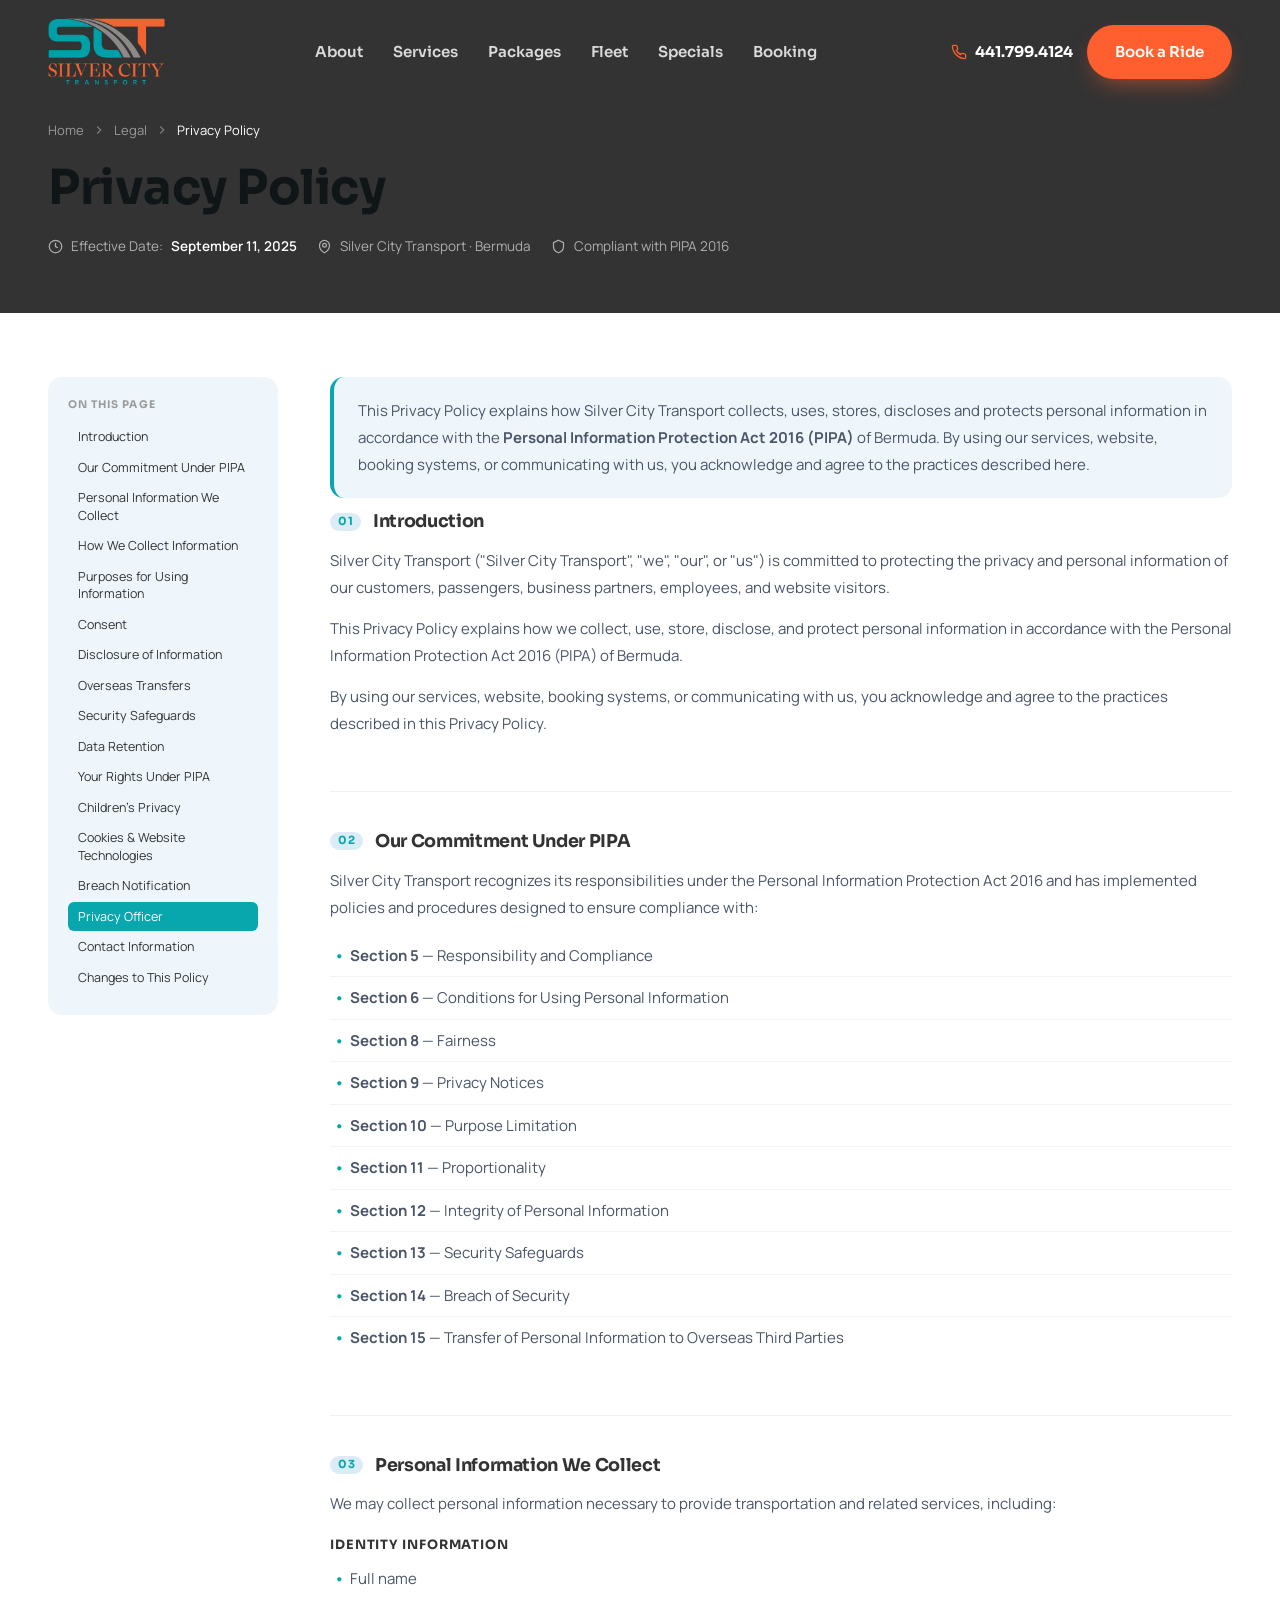
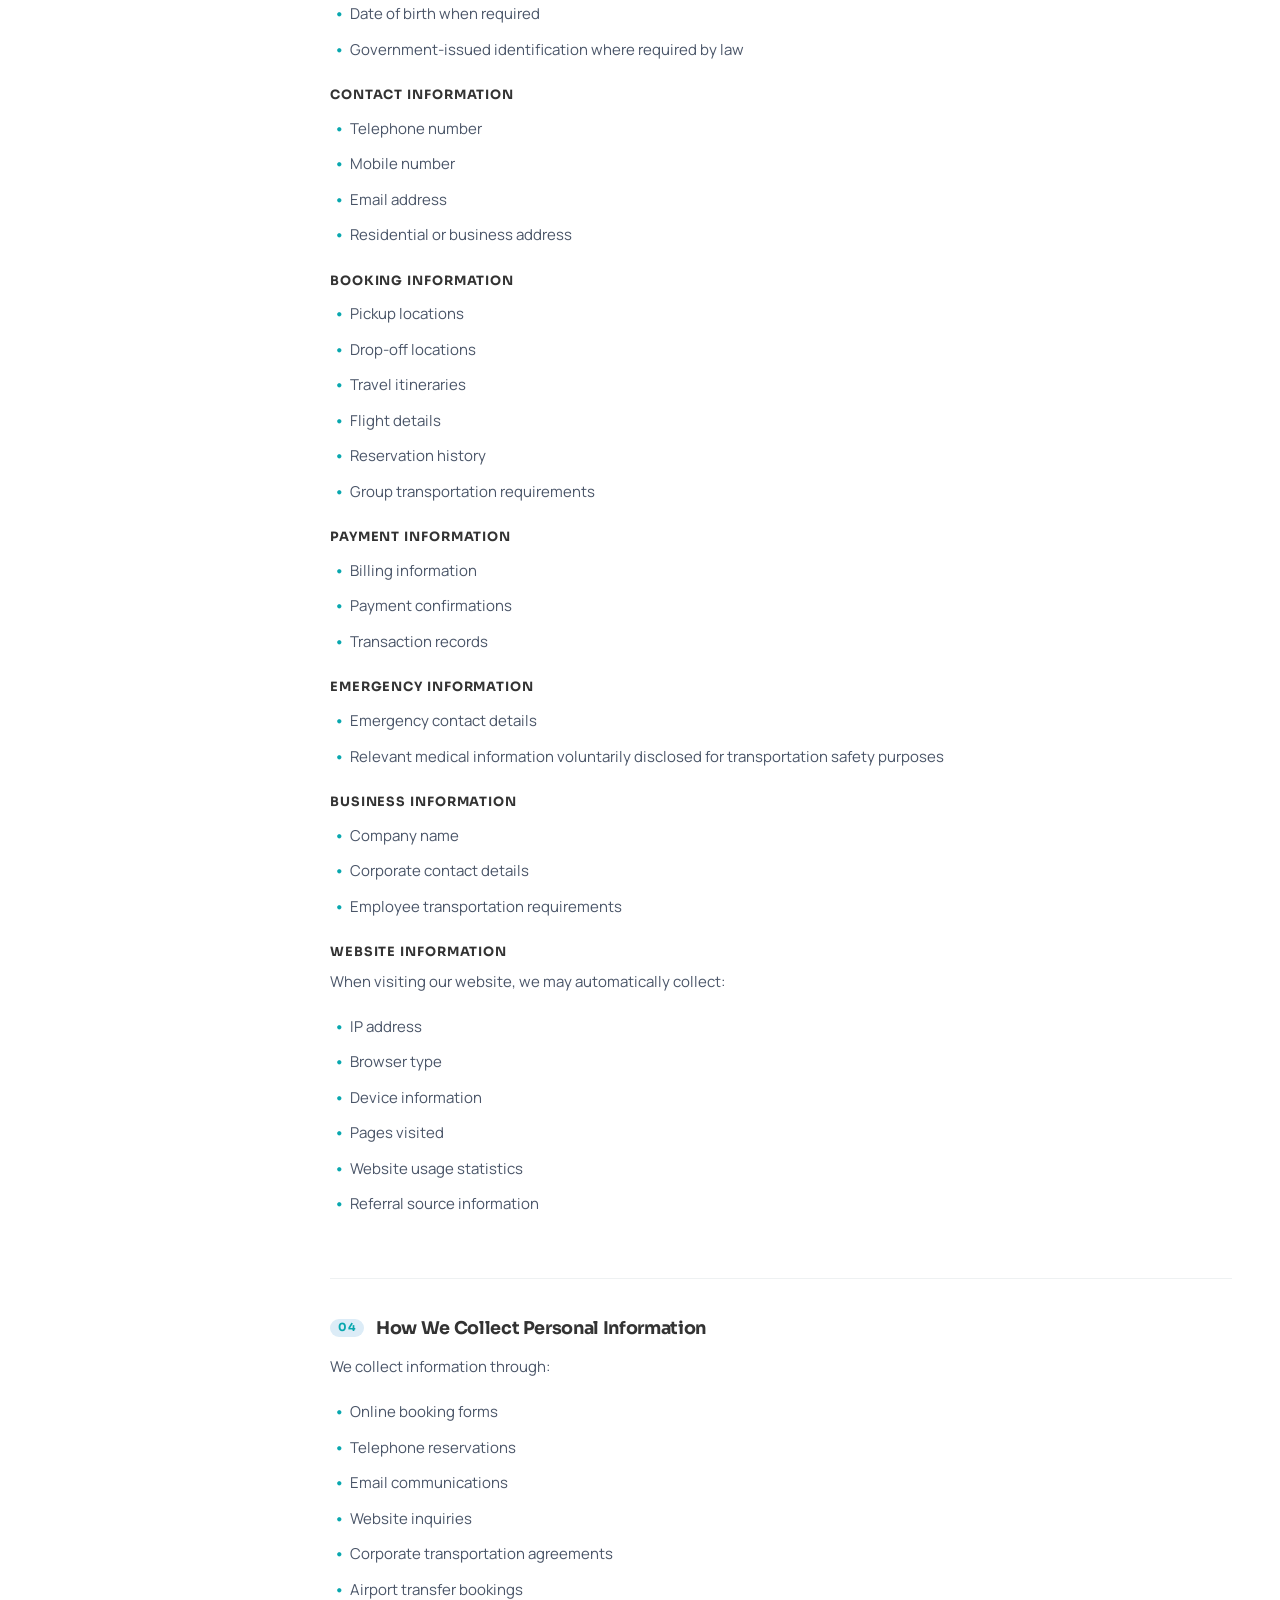
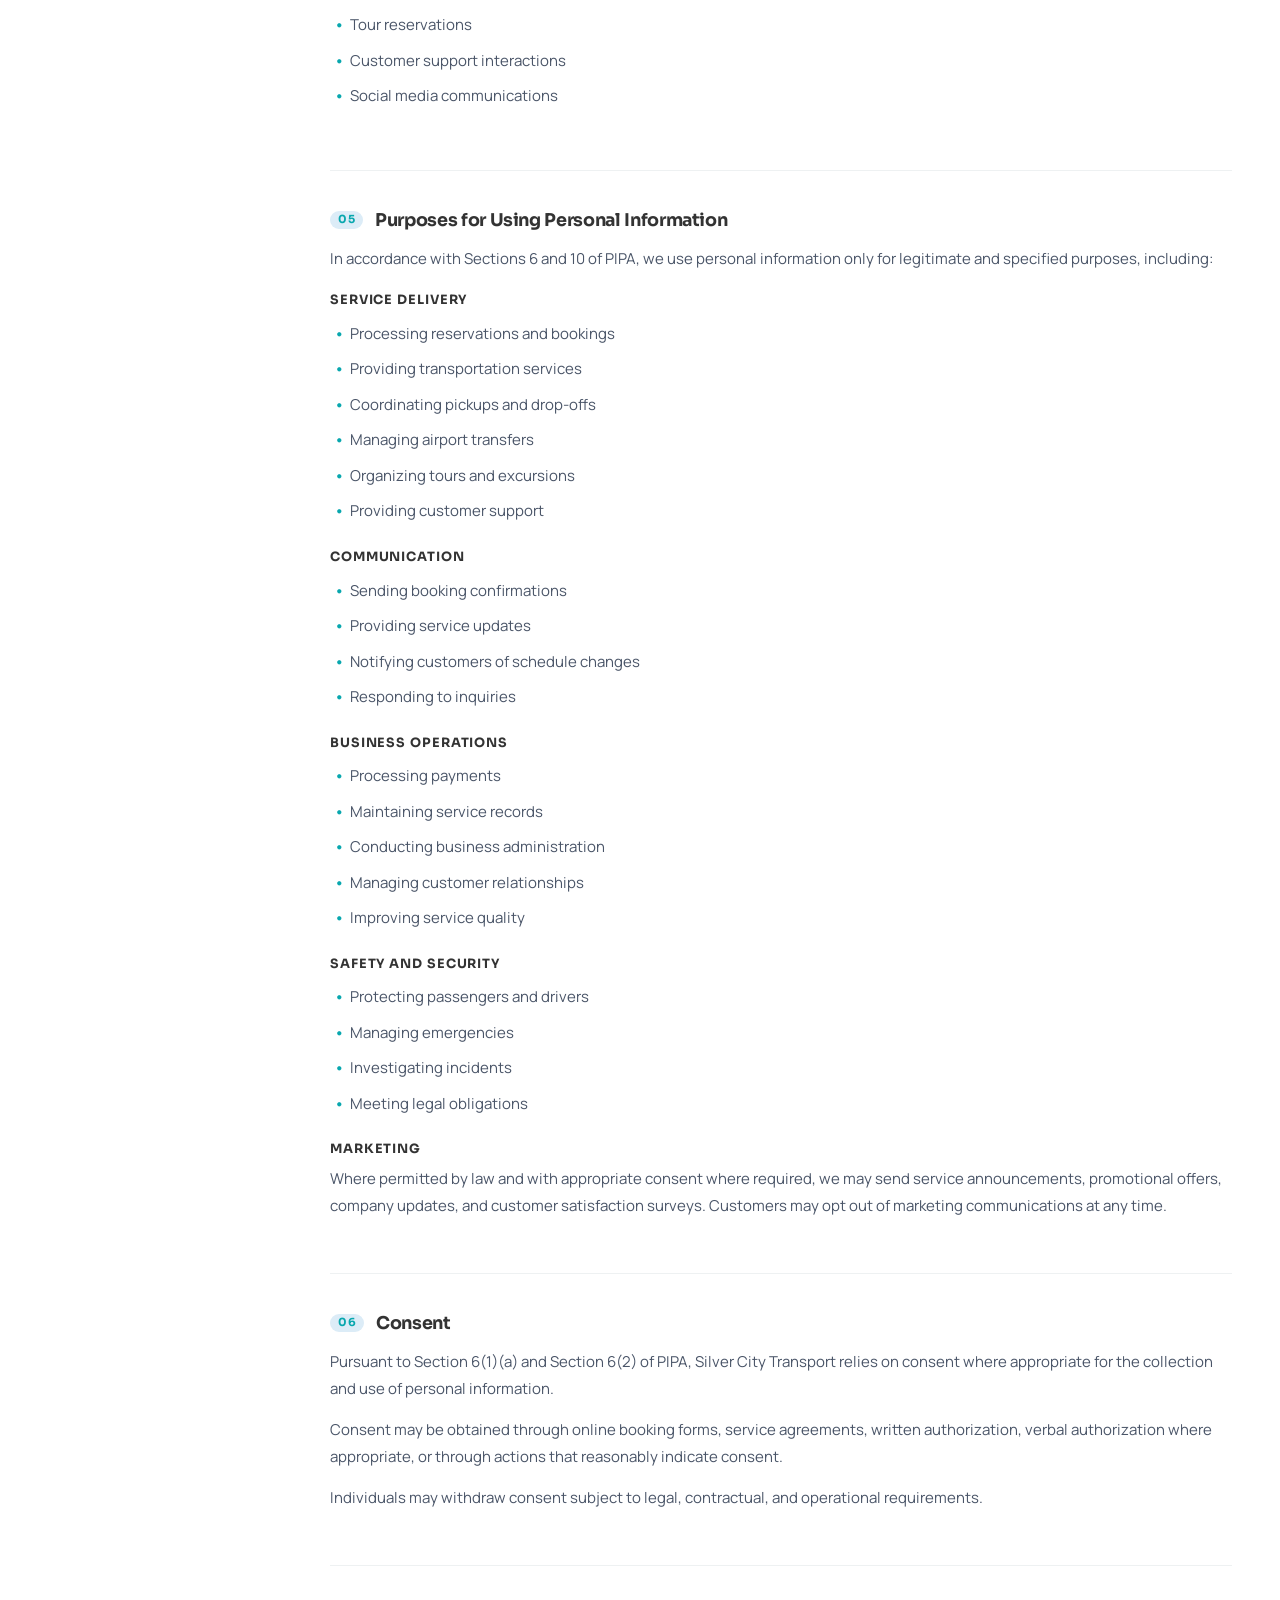
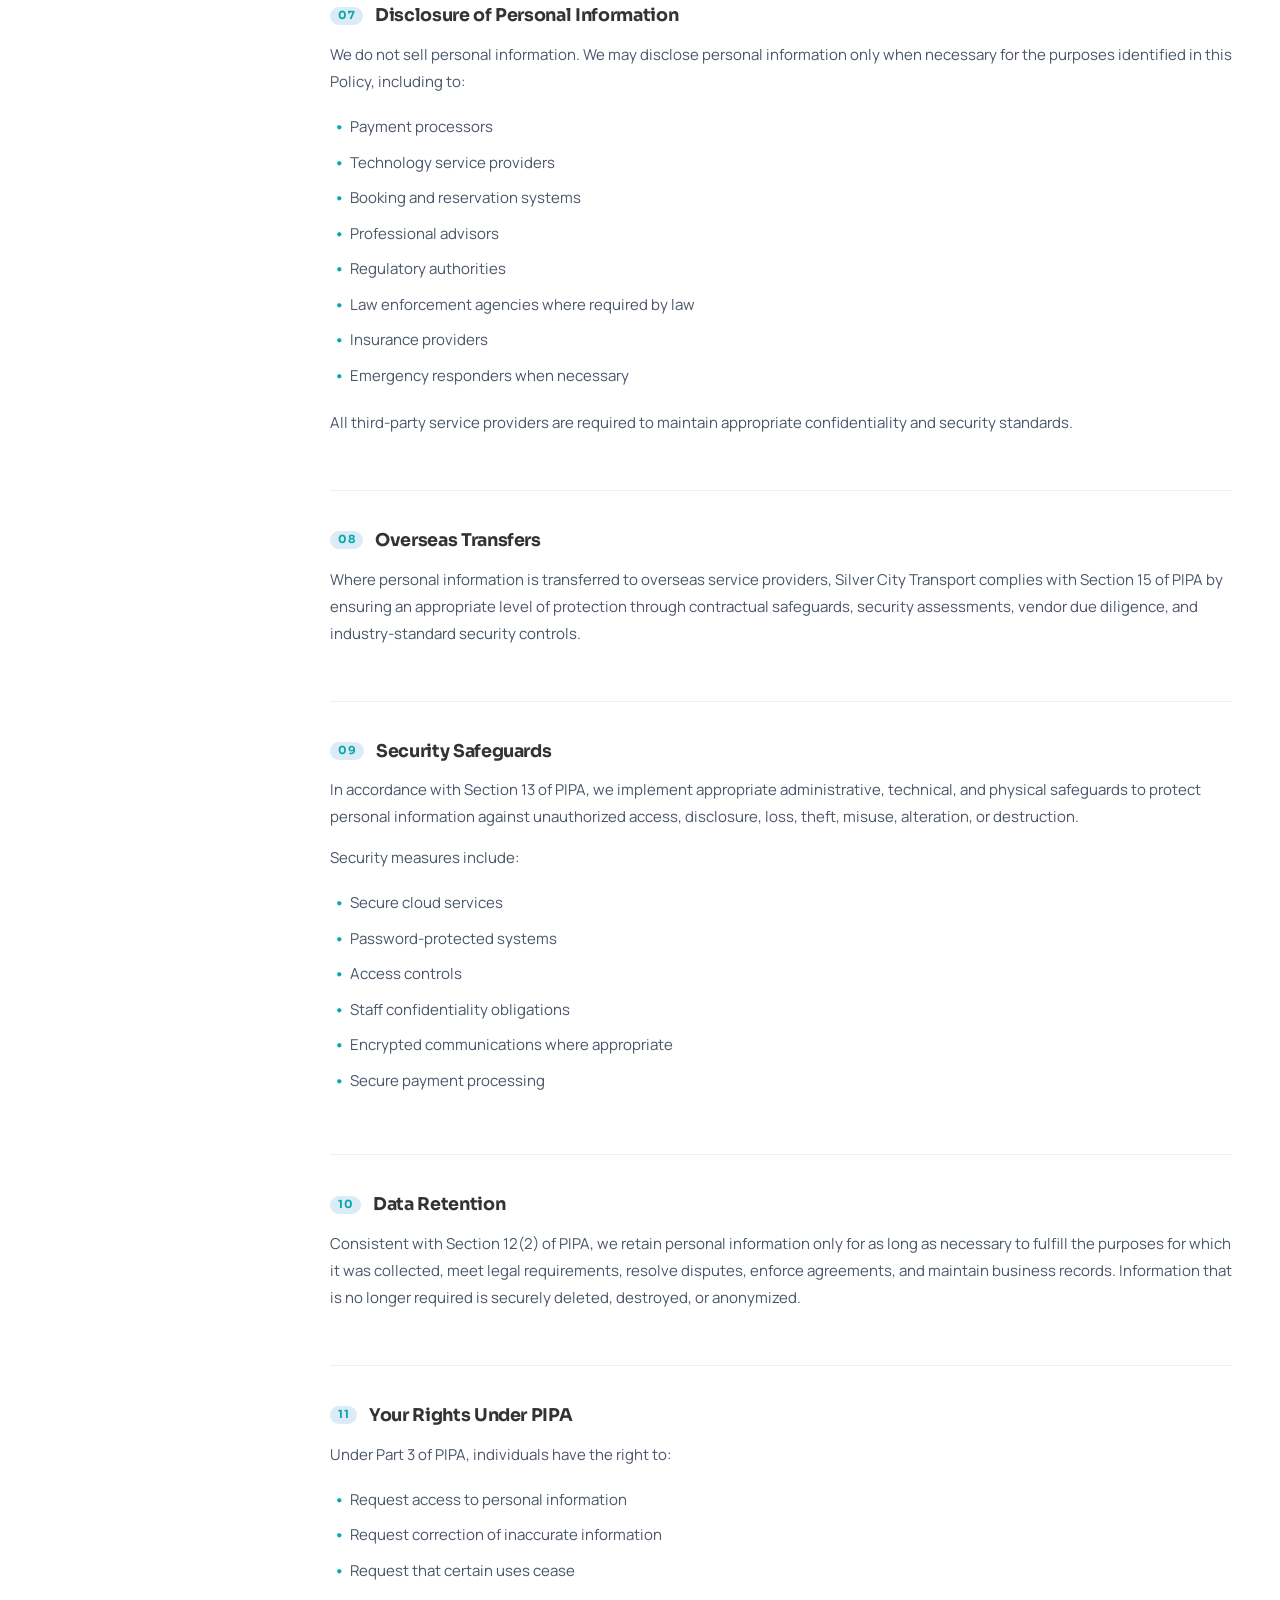
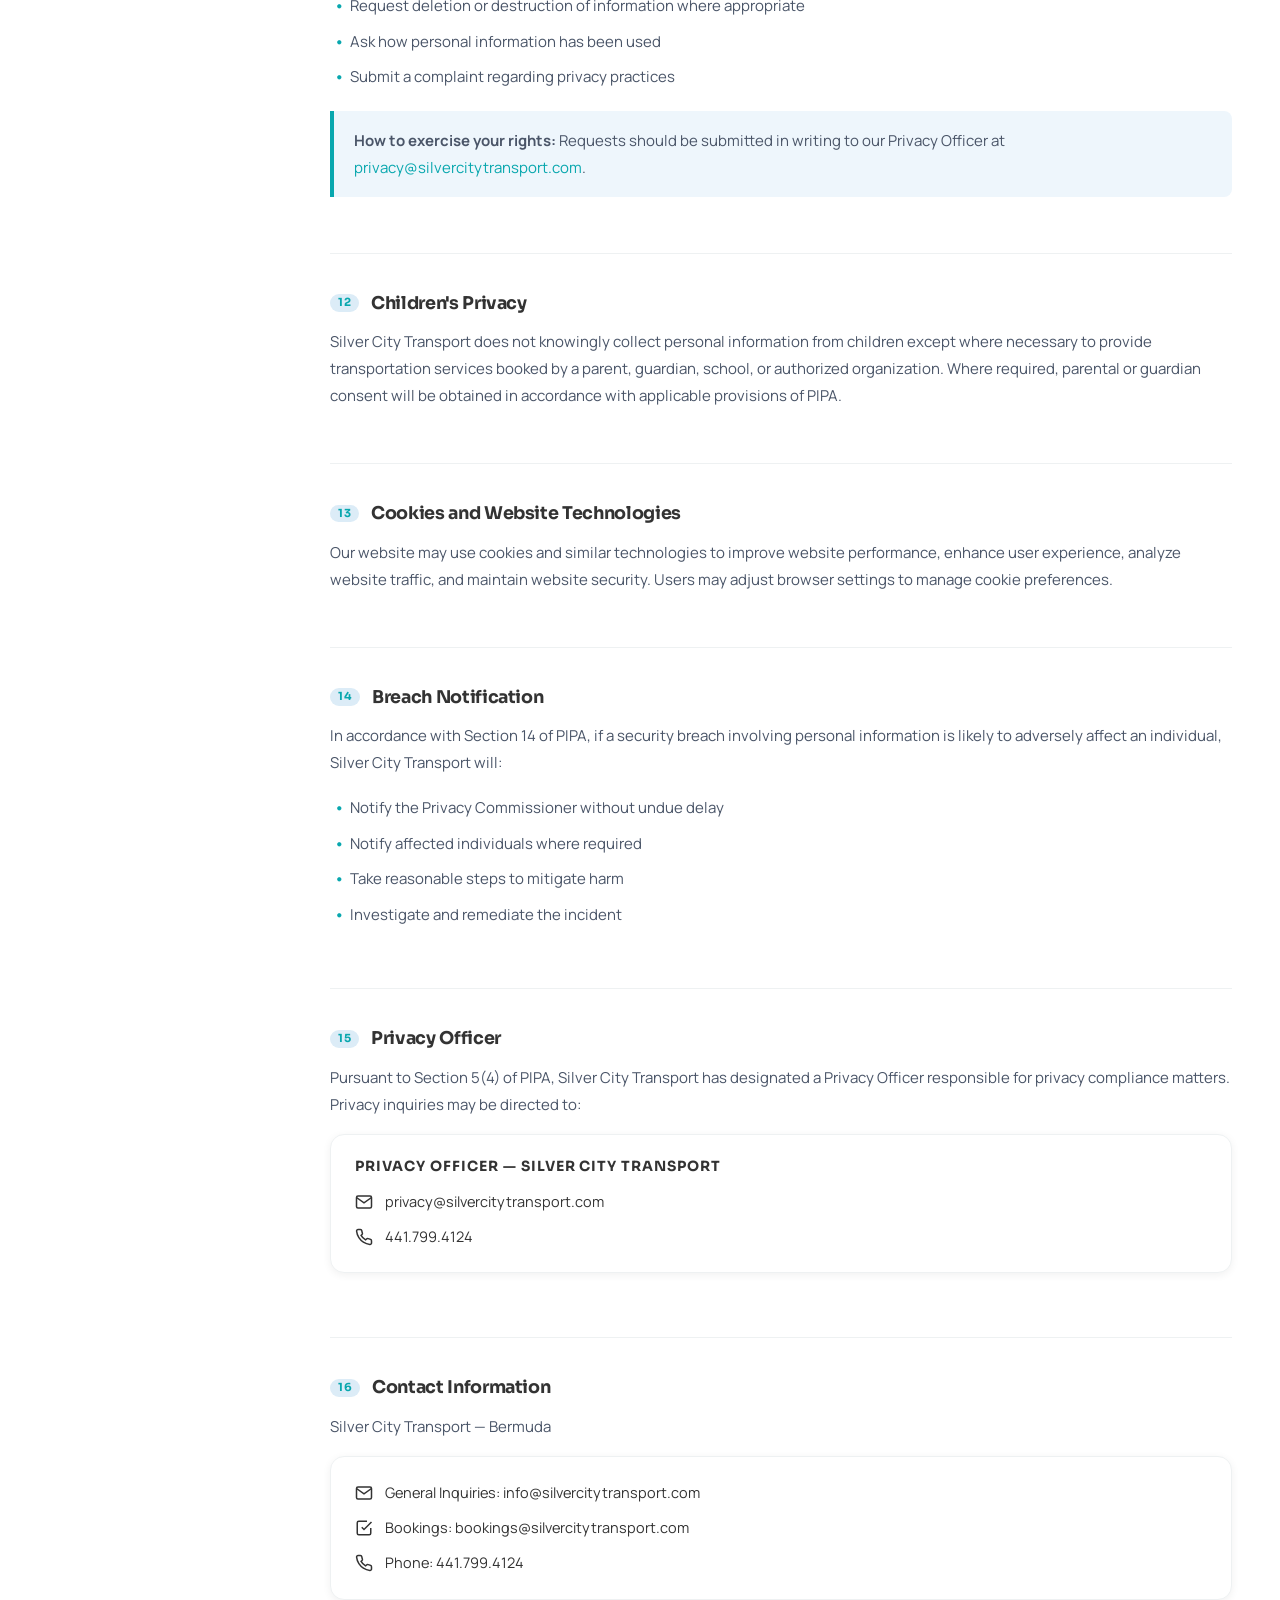
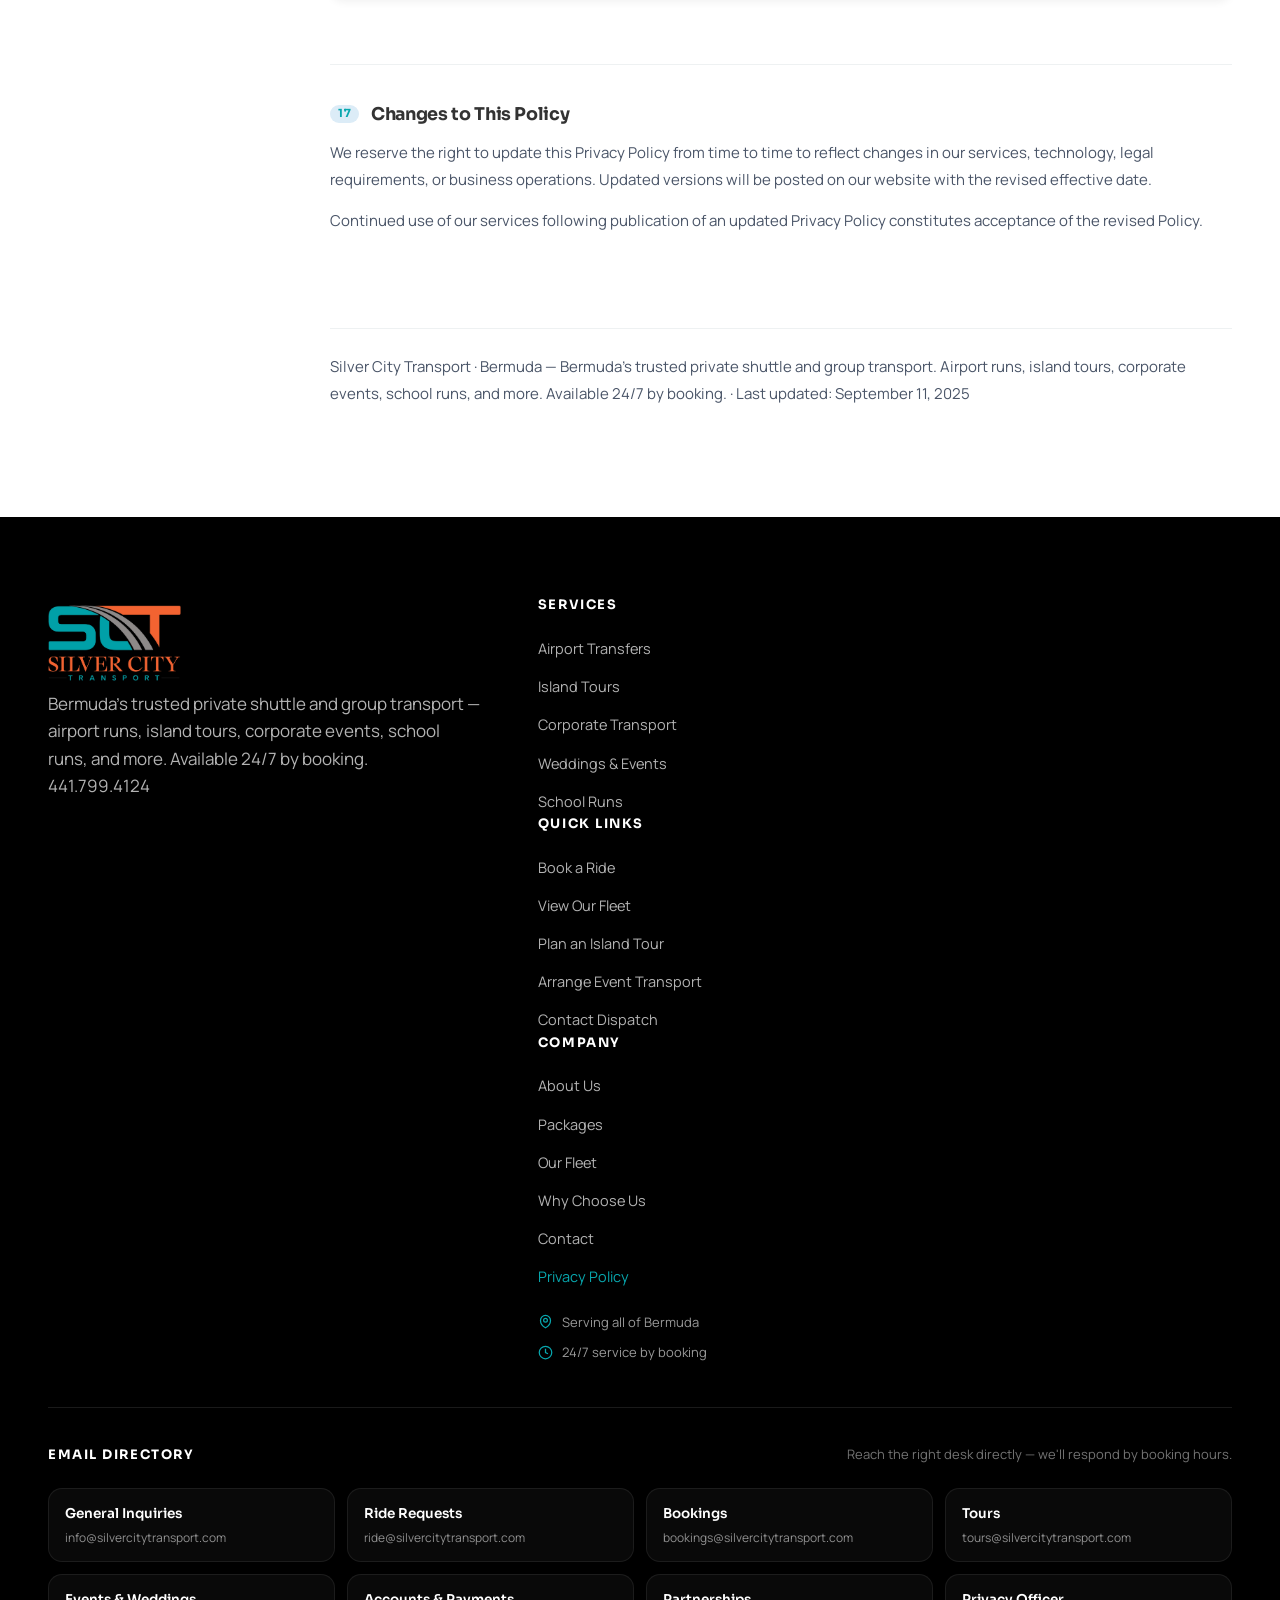
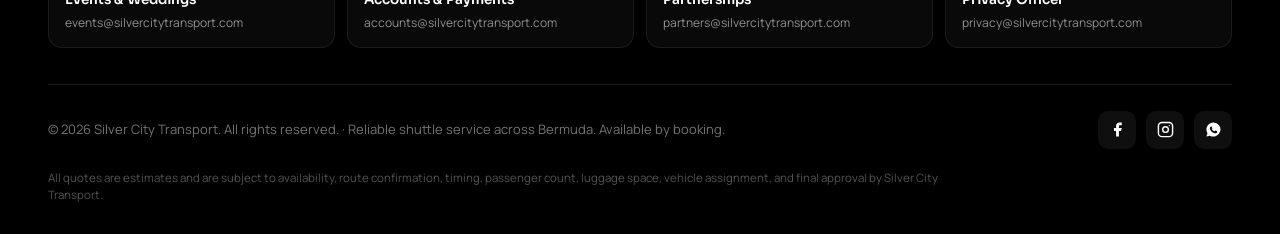
==== commit 2b1a7068: "Replace privacy page with polished uploaded design + legal CSS Rebuilt privacy.html from the uploade" ====
--- a/privacy.html
+++ b/privacy.html
@@ -4,37 +4,17 @@
 <meta charset="UTF-8" />
 <meta name="viewport" content="width=device-width, initial-scale=1.0" />
 <title>Privacy Policy — Silver City Transport</title>
-<meta name="description" content="Silver City Transport Privacy Policy — how we collect, use, store and protect your personal information in accordance with Bermuda's PIPA 2016." />
+<meta name="description" content="Silver City Transport Privacy Policy — how we collect, use, store, disclose and protect personal information under Bermuda's Personal Information Protection Act 2016 (PIPA)." />
 <link rel="preconnect" href="https://fonts.googleapis.com" />
 <link rel="preconnect" href="https://fonts.gstatic.com" crossorigin />
 <link href="https://fonts.googleapis.com/css2?family=Sora:wght@400;500;600;700;800&family=Manrope:wght@400;500;600;700&family=Cinzel:wght@500;600&display=swap" rel="stylesheet" />
 <link rel="stylesheet" href="styles.css" />
 <script>document.documentElement.className += ' js';</script>
-<style>
-  /* ---- Privacy page overrides ---- */
-  .policy-hero { background: var(--charcoal); color: #fff; padding: 120px 0 60px; text-align: center; }
-  .policy-hero .eyebrow { color: var(--teal); margin-bottom: 12px; }
-  .policy-hero h1 { font-family: var(--font-display); font-size: clamp(2rem, 4vw, 3rem); font-weight: 700; letter-spacing: -.01em; margin: 0 0 14px; }
-  .policy-hero p { color: rgba(255,255,255,.65); font-size: 15px; }
-
-  .policy-body { max-width: 820px; margin: 0 auto; padding: 64px 24px 96px; }
-  .policy-body h2 { font-family: var(--font-display); font-size: 1.05rem; font-weight: 700; color: var(--teal-deep); text-transform: uppercase; letter-spacing: .06em; margin: 48px 0 10px; padding-bottom: 8px; border-bottom: 2px solid var(--sky); }
-  .policy-body h3 { font-family: var(--font-display); font-size: .95rem; font-weight: 700; color: var(--charcoal); margin: 24px 0 8px; }
-  .policy-body p { color: #4a5568; line-height: 1.8; margin: 0 0 14px; font-size: 15px; }
-  .policy-body ul { list-style: none; padding: 0; margin: 0 0 16px; }
-  .policy-body ul li { padding: 4px 0 4px 20px; position: relative; color: #4a5568; font-size: 15px; line-height: 1.7; }
-  .policy-body ul li::before { content: '•'; position: absolute; left: 4px; color: var(--teal); font-weight: 700; }
-  .policy-body a { color: var(--teal); text-decoration: none; }
-  .policy-body a:hover { text-decoration: underline; }
-  .policy-contact-box { background: var(--sky-soft); border-left: 4px solid var(--teal); border-radius: 0 var(--r-md) var(--r-md) 0; padding: 24px 28px; margin: 16px 0 24px; }
-  .policy-contact-box p { margin: 4px 0; }
-  .policy-contact-box strong { color: var(--charcoal); }
-</style>
 </head>
 <body>
 
 <!-- ============ NAV ============ -->
-<header class="nav" id="nav">
+<header class="nav scrolled" id="nav">
   <div class="wrap nav-inner">
     <a href="index.html" class="brand">
       <img src="assets/slt-logo.png" alt="Silver City Transport logo" />
@@ -72,237 +52,210 @@
   <a href="index.html#book" class="btn btn-coral">Book a Ride</a>
 </div>
 
-<!-- ============ HERO ============ -->
-<section class="policy-hero">
+<!-- ============ LEGAL HERO ============ -->
+<section class="legal-hero">
   <div class="wrap">
-    <p class="eyebrow">Legal</p>
+    <div class="legal-crumb">
+      <a href="index.html">Home</a>
+      <svg viewBox="0 0 24 24" fill="none" stroke="currentColor" stroke-width="2"><path d="M9 6l6 6-6 6"/></svg>
+      <span>Legal</span>
+      <svg viewBox="0 0 24 24" fill="none" stroke="currentColor" stroke-width="2"><path d="M9 6l6 6-6 6"/></svg>
+      <span style="color:#fff;">Privacy Policy</span>
+    </div>
     <h1>Privacy Policy</h1>
-    <p>Effective Date: [Insert Date] &nbsp;·&nbsp; Silver City Transport · Bermuda</p>
+    <div class="meta">
+      <span><svg viewBox="0 0 24 24" fill="none" stroke="currentColor" stroke-width="2"><circle cx="12" cy="12" r="10"/><path d="M12 6v6l4 2"/></svg> Effective Date: <b>September 11, 2025</b></span>
+      <span><svg viewBox="0 0 24 24" fill="none" stroke="currentColor" stroke-width="2"><path d="M12 22s8-4.5 8-11.8A8 8 0 0 0 4 10.2C4 17.5 12 22 12 22z"/><circle cx="12" cy="10" r="3"/></svg> Silver City Transport · Bermuda</span>
+      <span><svg viewBox="0 0 24 24" fill="none" stroke="currentColor" stroke-width="2"><path d="M12 2l8 4v6c0 5-3.5 8.5-8 10-4.5-1.5-8-5-8-10V6z"/></svg> Compliant with PIPA 2016</span>
+    </div>
   </div>
 </section>
 
-<!-- ============ POLICY BODY ============ -->
-<main class="policy-body">
-
-  <h2>1. Introduction</h2>
-  <p>Silver City Transport ("Silver City Transport", "we", "our", or "us") is committed to protecting the privacy and personal information of our customers, passengers, business partners, employees, and website visitors.</p>
-  <p>This Privacy Policy explains how we collect, use, store, disclose, and protect personal information in accordance with the <strong>Personal Information Protection Act 2016 (PIPA)</strong> of Bermuda.</p>
-  <p>By using our services, website, booking systems, or communicating with us, you acknowledge and agree to the practices described in this Privacy Policy.</p>
-
-  <h2>2. Our Commitment Under PIPA</h2>
-  <p>Silver City Transport recognizes its responsibilities under the Personal Information Protection Act 2016 and has implemented policies and procedures designed to ensure compliance with:</p>
-  <ul>
-    <li>Section 5 — Responsibility and Compliance</li>
-    <li>Section 6 — Conditions for Using Personal Information</li>
-    <li>Section 8 — Fairness</li>
-    <li>Section 9 — Privacy Notices</li>
-    <li>Section 10 — Purpose Limitation</li>
-    <li>Section 11 — Proportionality</li>
-    <li>Section 12 — Integrity of Personal Information</li>
-    <li>Section 13 — Security Safeguards</li>
-    <li>Section 14 — Breach of Security</li>
-    <li>Section 15 — Transfer of Personal Information to Overseas Third Parties</li>
-  </ul>
-
-  <h2>3. Personal Information We Collect</h2>
-  <p>We may collect personal information necessary to provide transportation and related services, including:</p>
-
-  <h3>Identity Information</h3>
-  <ul>
-    <li>Full name</li>
-    <li>Date of birth when required</li>
-    <li>Government-issued identification where required by law</li>
-  </ul>
-
-  <h3>Contact Information</h3>
-  <ul>
-    <li>Telephone number</li>
-    <li>Mobile number</li>
-    <li>Email address</li>
-    <li>Residential or business address</li>
-  </ul>
-
-  <h3>Booking Information</h3>
-  <ul>
-    <li>Pickup locations</li>
-    <li>Drop-off locations</li>
-    <li>Travel itineraries</li>
-    <li>Flight details</li>
-    <li>Reservation history</li>
-    <li>Group transportation requirements</li>
-  </ul>
-
-  <h3>Payment Information</h3>
-  <ul>
-    <li>Billing information</li>
-    <li>Payment confirmations</li>
-    <li>Transaction records</li>
-  </ul>
-
-  <h3>Emergency Information</h3>
-  <ul>
-    <li>Emergency contact details</li>
-    <li>Relevant medical information voluntarily disclosed for transportation safety purposes</li>
-  </ul>
-
-  <h3>Business Information</h3>
-  <ul>
-    <li>Company name</li>
-    <li>Corporate contact details</li>
-    <li>Employee transportation requirements</li>
-  </ul>
-
-  <h3>Website Information</h3>
-  <p>When visiting our website, we may automatically collect:</p>
-  <ul>
-    <li>IP address</li>
-    <li>Browser type</li>
-    <li>Device information</li>
-    <li>Pages visited</li>
-    <li>Website usage statistics</li>
-    <li>Referral source information</li>
-  </ul>
-
-  <h2>4. How We Collect Personal Information</h2>
-  <p>We collect information through:</p>
-  <ul>
-    <li>Online booking forms</li>
-    <li>Telephone reservations</li>
-    <li>Email communications</li>
-    <li>Website inquiries</li>
-    <li>Corporate transportation agreements</li>
-    <li>Airport transfer bookings</li>
-    <li>Tour reservations</li>
-    <li>Customer support interactions</li>
-    <li>Social media communications</li>
-  </ul>
-
-  <h2>5. Purposes for Using Personal Information</h2>
-  <p>In accordance with Sections 6 and 10 of PIPA, we use personal information only for legitimate and specified purposes, including:</p>
-
-  <h3>Service Delivery</h3>
-  <ul>
-    <li>Processing reservations and bookings</li>
-    <li>Providing transportation services</li>
-    <li>Coordinating pickups and drop-offs</li>
-    <li>Managing airport transfers</li>
-    <li>Organizing tours and excursions</li>
-    <li>Providing customer support</li>
-  </ul>
-
-  <h3>Communication</h3>
-  <ul>
-    <li>Sending booking confirmations</li>
-    <li>Providing service updates</li>
-    <li>Notifying customers of schedule changes</li>
-    <li>Responding to inquiries</li>
-  </ul>
-
-  <h3>Business Operations</h3>
-  <ul>
-    <li>Processing payments</li>
-    <li>Maintaining service records</li>
-    <li>Conducting business administration</li>
-    <li>Managing customer relationships</li>
-    <li>Improving service quality</li>
-  </ul>
-
-  <h3>Safety and Security</h3>
-  <ul>
-    <li>Protecting passengers and drivers</li>
-    <li>Managing emergencies</li>
-    <li>Investigating incidents</li>
-    <li>Meeting legal obligations</li>
-  </ul>
-
-  <h3>Marketing</h3>
-  <p>Where permitted by law and with appropriate consent where required, we may send service announcements, promotional offers, company updates, and customer satisfaction surveys. Customers may opt out of marketing communications at any time.</p>
-
-  <h2>6. Consent</h2>
-  <p>Pursuant to Section 6(1)(a) and Section 6(2) of PIPA, Silver City Transport relies on consent where appropriate for the collection and use of personal information.</p>
-  <p>Consent may be obtained through online booking forms, service agreements, written authorization, verbal authorization where appropriate, or through actions that reasonably indicate consent.</p>
-  <p>Individuals may withdraw consent subject to legal, contractual, and operational requirements.</p>
-
-  <h2>7. Disclosure of Personal Information</h2>
-  <p>We do not sell personal information. We may disclose personal information only when necessary for the purposes identified in this Policy, including to:</p>
-  <ul>
-    <li>Payment processors</li>
-    <li>Technology service providers</li>
-    <li>Booking and reservation systems</li>
-    <li>Professional advisors</li>
-    <li>Regulatory authorities</li>
-    <li>Law enforcement agencies where required by law</li>
-    <li>Insurance providers</li>
-    <li>Emergency responders when necessary</li>
-  </ul>
-  <p>All third-party service providers are required to maintain appropriate confidentiality and security standards.</p>
-
-  <h2>8. Overseas Transfers</h2>
-  <p>Where personal information is transferred to overseas service providers, Silver City Transport complies with Section 15 of PIPA by ensuring an appropriate level of protection through contractual safeguards, security assessments, vendor due diligence, and industry-standard security controls.</p>
-
-  <h2>9. Security Safeguards</h2>
-  <p>In accordance with Section 13 of PIPA, we implement appropriate administrative, technical, and physical safeguards to protect personal information against unauthorized access, disclosure, loss, theft, misuse, alteration, or destruction.</p>
-  <p>Security measures include:</p>
-  <ul>
-    <li>Secure cloud services</li>
-    <li>Password-protected systems</li>
-    <li>Access controls</li>
-    <li>Staff confidentiality obligations</li>
-    <li>Encrypted communications where appropriate</li>
-    <li>Secure payment processing</li>
-  </ul>
-
-  <h2>10. Data Retention</h2>
-  <p>Consistent with Section 12(2) of PIPA, we retain personal information only for as long as necessary to fulfill the purposes for which it was collected, meet legal requirements, resolve disputes, enforce agreements, and maintain business records. Information that is no longer required is securely deleted, destroyed, or anonymized.</p>
-
-  <h2>11. Your Rights Under PIPA</h2>
-  <p>Under Part 3 of PIPA, individuals have the right to:</p>
-  <ul>
-    <li>Request access to personal information</li>
-    <li>Request correction of inaccurate information</li>
-    <li>Request that certain uses cease</li>
-    <li>Request deletion or destruction of information where appropriate</li>
-    <li>Ask how personal information has been used</li>
-    <li>Submit a complaint regarding privacy practices</li>
-  </ul>
-  <p>Requests should be submitted in writing to our Privacy Officer.</p>
-
-  <h2>12. Children's Privacy</h2>
-  <p>Silver City Transport does not knowingly collect personal information from children except where necessary to provide transportation services booked by a parent, guardian, school, or authorized organization. Where required, parental or guardian consent will be obtained in accordance with applicable provisions of PIPA.</p>
-
-  <h2>13. Cookies and Website Technologies</h2>
-  <p>Our website may use cookies and similar technologies to improve website performance, enhance user experience, analyze website traffic, and maintain website security. Users may adjust browser settings to manage cookie preferences.</p>
-
-  <h2>14. Breach Notification</h2>
-  <p>In accordance with Section 14 of PIPA, if a security breach involving personal information is likely to adversely affect an individual, Silver City Transport will:</p>
-  <ul>
-    <li>Notify the Privacy Commissioner without undue delay</li>
-    <li>Notify affected individuals where required</li>
-    <li>Take reasonable steps to mitigate harm</li>
-    <li>Investigate and remediate the incident</li>
-  </ul>
-
-  <h2>15. Privacy Officer</h2>
-  <p>Pursuant to Section 5(4) of PIPA, Silver City Transport has designated a Privacy Officer responsible for privacy compliance matters. Privacy inquiries may be directed to:</p>
-  <div class="policy-contact-box">
-    <p><strong>Silver City Transport</strong></p>
-    <p>Email: <a href="mailto:privacy@silvercitytransport.com">privacy@silvercitytransport.com</a></p>
-    <p>Phone: (441) [Insert Number]</p>
+<!-- ============ LEGAL BODY ============ -->
+<div class="legal-body">
+  <div class="wrap legal-layout">
+
+    <!-- TOC -->
+    <aside class="legal-toc" id="toc">
+      <h4>On This Page</h4>
+      <ol>
+        <li><a href="#s1">Introduction</a></li>
+        <li><a href="#s2">Our Commitment Under PIPA</a></li>
+        <li><a href="#s3">Personal Information We Collect</a></li>
+        <li><a href="#s4">How We Collect Information</a></li>
+        <li><a href="#s5">Purposes for Using Information</a></li>
+        <li><a href="#s6">Consent</a></li>
+        <li><a href="#s7">Disclosure of Information</a></li>
+        <li><a href="#s8">Overseas Transfers</a></li>
+        <li><a href="#s9">Security Safeguards</a></li>
+        <li><a href="#s10">Data Retention</a></li>
+        <li><a href="#s11">Your Rights Under PIPA</a></li>
+        <li><a href="#s12">Children's Privacy</a></li>
+        <li><a href="#s13">Cookies &amp; Website Technologies</a></li>
+        <li><a href="#s14">Breach Notification</a></li>
+        <li><a href="#s15">Privacy Officer</a></li>
+        <li><a href="#s16">Contact Information</a></li>
+        <li><a href="#s17">Changes to This Policy</a></li>
+      </ol>
+    </aside>
+
+    <!-- Content -->
+    <article class="legal-content">
+      <p class="legal-intro">This Privacy Policy explains how Silver City Transport collects, uses, stores, discloses and protects personal information in accordance with the <strong>Personal Information Protection Act 2016 (PIPA)</strong> of Bermuda. By using our services, website, booking systems, or communicating with us, you acknowledge and agree to the practices described here.</p>
+
+      <section id="s1">
+        <h2><span class="s-num">01</span> Introduction</h2>
+        <p>Silver City Transport ("Silver City Transport", "we", "our", or "us") is committed to protecting the privacy and personal information of our customers, passengers, business partners, employees, and website visitors.</p>
+        <p>This Privacy Policy explains how we collect, use, store, disclose, and protect personal information in accordance with the Personal Information Protection Act 2016 (PIPA) of Bermuda.</p>
+        <p>By using our services, website, booking systems, or communicating with us, you acknowledge and agree to the practices described in this Privacy Policy.</p>
+      </section>
+
+      <section id="s2">
+        <h2><span class="s-num">02</span> Our Commitment Under PIPA</h2>
+        <p>Silver City Transport recognizes its responsibilities under the Personal Information Protection Act 2016 and has implemented policies and procedures designed to ensure compliance with:</p>
+        <ul class="ll sections">
+          <li><b>Section 5</b> — Responsibility and Compliance</li>
+          <li><b>Section 6</b> — Conditions for Using Personal Information</li>
+          <li><b>Section 8</b> — Fairness</li>
+          <li><b>Section 9</b> — Privacy Notices</li>
+          <li><b>Section 10</b> — Purpose Limitation</li>
+          <li><b>Section 11</b> — Proportionality</li>
+          <li><b>Section 12</b> — Integrity of Personal Information</li>
+          <li><b>Section 13</b> — Security Safeguards</li>
+          <li><b>Section 14</b> — Breach of Security</li>
+          <li><b>Section 15</b> — Transfer of Personal Information to Overseas Third Parties</li>
+        </ul>
+      </section>
+
+      <section id="s3">
+        <h2><span class="s-num">03</span> Personal Information We Collect</h2>
+        <p>We may collect personal information necessary to provide transportation and related services, including:</p>
+        <h3>Identity Information</h3>
+        <ul class="ll"><li>Full name</li><li>Date of birth when required</li><li>Government-issued identification where required by law</li></ul>
+        <h3>Contact Information</h3>
+        <ul class="ll"><li>Telephone number</li><li>Mobile number</li><li>Email address</li><li>Residential or business address</li></ul>
+        <h3>Booking Information</h3>
+        <ul class="ll"><li>Pickup locations</li><li>Drop-off locations</li><li>Travel itineraries</li><li>Flight details</li><li>Reservation history</li><li>Group transportation requirements</li></ul>
+        <h3>Payment Information</h3>
+        <ul class="ll"><li>Billing information</li><li>Payment confirmations</li><li>Transaction records</li></ul>
+        <h3>Emergency Information</h3>
+        <ul class="ll"><li>Emergency contact details</li><li>Relevant medical information voluntarily disclosed for transportation safety purposes</li></ul>
+        <h3>Business Information</h3>
+        <ul class="ll"><li>Company name</li><li>Corporate contact details</li><li>Employee transportation requirements</li></ul>
+        <h3>Website Information</h3>
+        <p>When visiting our website, we may automatically collect:</p>
+        <ul class="ll"><li>IP address</li><li>Browser type</li><li>Device information</li><li>Pages visited</li><li>Website usage statistics</li><li>Referral source information</li></ul>
+      </section>
+
+      <section id="s4">
+        <h2><span class="s-num">04</span> How We Collect Personal Information</h2>
+        <p>We collect information through:</p>
+        <ul class="ll"><li>Online booking forms</li><li>Telephone reservations</li><li>Email communications</li><li>Website inquiries</li><li>Corporate transportation agreements</li><li>Airport transfer bookings</li><li>Tour reservations</li><li>Customer support interactions</li><li>Social media communications</li></ul>
+      </section>
+
+      <section id="s5">
+        <h2><span class="s-num">05</span> Purposes for Using Personal Information</h2>
+        <p>In accordance with Sections 6 and 10 of PIPA, we use personal information only for legitimate and specified purposes, including:</p>
+        <h3>Service Delivery</h3>
+        <ul class="ll"><li>Processing reservations and bookings</li><li>Providing transportation services</li><li>Coordinating pickups and drop-offs</li><li>Managing airport transfers</li><li>Organizing tours and excursions</li><li>Providing customer support</li></ul>
+        <h3>Communication</h3>
+        <ul class="ll"><li>Sending booking confirmations</li><li>Providing service updates</li><li>Notifying customers of schedule changes</li><li>Responding to inquiries</li></ul>
+        <h3>Business Operations</h3>
+        <ul class="ll"><li>Processing payments</li><li>Maintaining service records</li><li>Conducting business administration</li><li>Managing customer relationships</li><li>Improving service quality</li></ul>
+        <h3>Safety and Security</h3>
+        <ul class="ll"><li>Protecting passengers and drivers</li><li>Managing emergencies</li><li>Investigating incidents</li><li>Meeting legal obligations</li></ul>
+        <h3>Marketing</h3>
+        <p>Where permitted by law and with appropriate consent where required, we may send service announcements, promotional offers, company updates, and customer satisfaction surveys. Customers may opt out of marketing communications at any time.</p>
+      </section>
+
+      <section id="s6">
+        <h2><span class="s-num">06</span> Consent</h2>
+        <p>Pursuant to Section 6(1)(a) and Section 6(2) of PIPA, Silver City Transport relies on consent where appropriate for the collection and use of personal information.</p>
+        <p>Consent may be obtained through online booking forms, service agreements, written authorization, verbal authorization where appropriate, or through actions that reasonably indicate consent.</p>
+        <p>Individuals may withdraw consent subject to legal, contractual, and operational requirements.</p>
+      </section>
+
+      <section id="s7">
+        <h2><span class="s-num">07</span> Disclosure of Personal Information</h2>
+        <p>We do not sell personal information. We may disclose personal information only when necessary for the purposes identified in this Policy, including to:</p>
+        <ul class="ll"><li>Payment processors</li><li>Technology service providers</li><li>Booking and reservation systems</li><li>Professional advisors</li><li>Regulatory authorities</li><li>Law enforcement agencies where required by law</li><li>Insurance providers</li><li>Emergency responders when necessary</li></ul>
+        <p>All third-party service providers are required to maintain appropriate confidentiality and security standards.</p>
+      </section>
+
+      <section id="s8">
+        <h2><span class="s-num">08</span> Overseas Transfers</h2>
+        <p>Where personal information is transferred to overseas service providers, Silver City Transport complies with Section 15 of PIPA by ensuring an appropriate level of protection through contractual safeguards, security assessments, vendor due diligence, and industry-standard security controls.</p>
+      </section>
+
+      <section id="s9">
+        <h2><span class="s-num">09</span> Security Safeguards</h2>
+        <p>In accordance with Section 13 of PIPA, we implement appropriate administrative, technical, and physical safeguards to protect personal information against unauthorized access, disclosure, loss, theft, misuse, alteration, or destruction.</p>
+        <p>Security measures include:</p>
+        <ul class="ll"><li>Secure cloud services</li><li>Password-protected systems</li><li>Access controls</li><li>Staff confidentiality obligations</li><li>Encrypted communications where appropriate</li><li>Secure payment processing</li></ul>
+      </section>
+
+      <section id="s10">
+        <h2><span class="s-num">10</span> Data Retention</h2>
+        <p>Consistent with Section 12(2) of PIPA, we retain personal information only for as long as necessary to fulfill the purposes for which it was collected, meet legal requirements, resolve disputes, enforce agreements, and maintain business records. Information that is no longer required is securely deleted, destroyed, or anonymized.</p>
+      </section>
+
+      <section id="s11">
+        <h2><span class="s-num">11</span> Your Rights Under PIPA</h2>
+        <p>Under Part 3 of PIPA, individuals have the right to:</p>
+        <ul class="ll"><li>Request access to personal information</li><li>Request correction of inaccurate information</li><li>Request that certain uses cease</li><li>Request deletion or destruction of information where appropriate</li><li>Ask how personal information has been used</li><li>Submit a complaint regarding privacy practices</li></ul>
+        <div class="legal-callout"><p style="margin:0;"><b>How to exercise your rights:</b> Requests should be submitted in writing to our Privacy Officer at <a class="inline" href="mailto:privacy@silvercitytransport.com">privacy@silvercitytransport.com</a>.</p></div>
+      </section>
+
+      <section id="s12">
+        <h2><span class="s-num">12</span> Children's Privacy</h2>
+        <p>Silver City Transport does not knowingly collect personal information from children except where necessary to provide transportation services booked by a parent, guardian, school, or authorized organization. Where required, parental or guardian consent will be obtained in accordance with applicable provisions of PIPA.</p>
+      </section>
+
+      <section id="s13">
+        <h2><span class="s-num">13</span> Cookies and Website Technologies</h2>
+        <p>Our website may use cookies and similar technologies to improve website performance, enhance user experience, analyze website traffic, and maintain website security. Users may adjust browser settings to manage cookie preferences.</p>
+      </section>
+
+      <section id="s14">
+        <h2><span class="s-num">14</span> Breach Notification</h2>
+        <p>In accordance with Section 14 of PIPA, if a security breach involving personal information is likely to adversely affect an individual, Silver City Transport will:</p>
+        <ul class="ll"><li>Notify the Privacy Commissioner without undue delay</li><li>Notify affected individuals where required</li><li>Take reasonable steps to mitigate harm</li><li>Investigate and remediate the incident</li></ul>
+      </section>
+
+      <section id="s15">
+        <h2><span class="s-num">15</span> Privacy Officer</h2>
+        <p>Pursuant to Section 5(4) of PIPA, Silver City Transport has designated a Privacy Officer responsible for privacy compliance matters. Privacy inquiries may be directed to:</p>
+        <div class="legal-contact-card">
+          <h3>Privacy Officer — Silver City Transport</h3>
+          <div class="rows">
+            <a href="mailto:privacy@silvercitytransport.com"><span class="ic"><svg viewBox="0 0 24 24" fill="none" stroke="currentColor" stroke-width="2"><path d="M4 4h16a2 2 0 0 1 2 2v12a2 2 0 0 1-2 2H4a2 2 0 0 1-2-2V6a2 2 0 0 1 2-2z"/><path d="M22 6l-10 7L2 6"/></svg></span> privacy@silvercitytransport.com</a>
+            <span><span class="ic"><svg viewBox="0 0 24 24" fill="none" stroke="currentColor" stroke-width="2"><path d="M22 16.92v3a2 2 0 0 1-2.18 2 19.79 19.79 0 0 1-8.63-3.07 19.5 19.5 0 0 1-6-6 19.79 19.79 0 0 1-3.07-8.67A2 2 0 0 1 4.11 2h3a2 2 0 0 1 2 1.72c.13.96.36 1.9.7 2.81a2 2 0 0 1-.45 2.11L8.09 9.91a16 16 0 0 0 6 6l1.27-1.27a2 2 0 0 1 2.11-.45c.91.34 1.85.57 2.81.7A2 2 0 0 1 22 16.92z"/></svg></span> 441.799.4124</span>
+          </div>
+        </div>
+      </section>
+
+      <section id="s16">
+        <h2><span class="s-num">16</span> Contact Information</h2>
+        <p>Silver City Transport — Bermuda</p>
+        <div class="legal-contact-card">
+          <div class="rows">
+            <a href="mailto:info@silvercitytransport.com"><span class="ic"><svg viewBox="0 0 24 24" fill="none" stroke="currentColor" stroke-width="2"><path d="M4 4h16a2 2 0 0 1 2 2v12a2 2 0 0 1-2 2H4a2 2 0 0 1-2-2V6a2 2 0 0 1 2-2z"/><path d="M22 6l-10 7L2 6"/></svg></span> General Inquiries: info@silvercitytransport.com</a>
+            <a href="mailto:bookings@silvercitytransport.com"><span class="ic"><svg viewBox="0 0 24 24" fill="none" stroke="currentColor" stroke-width="2"><path d="M9 11l3 3L22 4"/><path d="M21 12v7a2 2 0 0 1-2 2H5a2 2 0 0 1-2-2V5a2 2 0 0 1 2-2h11"/></svg></span> Bookings: bookings@silvercitytransport.com</a>
+            <a href="tel:+14417994124"><span class="ic"><svg viewBox="0 0 24 24" fill="none" stroke="currentColor" stroke-width="2"><path d="M22 16.92v3a2 2 0 0 1-2.18 2 19.79 19.79 0 0 1-8.63-3.07 19.5 19.5 0 0 1-6-6 19.79 19.79 0 0 1-3.07-8.67A2 2 0 0 1 4.11 2h3a2 2 0 0 1 2 1.72c.13.96.36 1.9.7 2.81a2 2 0 0 1-.45 2.11L8.09 9.91a16 16 0 0 0 6 6l1.27-1.27a2 2 0 0 1 2.11-.45c.91.34 1.85.57 2.81.7A2 2 0 0 1 22 16.92z"/></svg></span> Phone: 441.799.4124</a>
+          </div>
+        </div>
+      </section>
+
+      <section id="s17">
+        <h2><span class="s-num">17</span> Changes to This Policy</h2>
+        <p>We reserve the right to update this Privacy Policy from time to time to reflect changes in our services, technology, legal requirements, or business operations. Updated versions will be posted on our website with the revised effective date.</p>
+        <p>Continued use of our services following publication of an updated Privacy Policy constitutes acceptance of the revised Policy.</p>
+      </section>
+
+      <p class="legal-updated">Silver City Transport · Bermuda — Bermuda's trusted private shuttle and group transport. Airport runs, island tours, corporate events, school runs, and more. Available 24/7 by booking. · Last updated: September 11, 2025</p>
+    </article>
   </div>
-
-  <h2>16. Contact Information</h2>
-  <div class="policy-contact-box">
-    <p><strong>Silver City Transport — Bermuda</strong></p>
-    <p>General Inquiries: <a href="mailto:info@silvercitytransport.com">info@silvercitytransport.com</a></p>
-    <p>Bookings: <a href="mailto:bookings@silvercitytransport.com">bookings@silvercitytransport.com</a></p>
-    <p>Phone: (441) [Insert Number]</p>
-  </div>
-
-  <h2>17. Changes to This Policy</h2>
-  <p>We reserve the right to update this Privacy Policy from time to time to reflect changes in our services, technology, legal requirements, or business operations. Updated versions will be posted on our website with the revised effective date.</p>
-  <p>Continued use of our services following publication of an updated Privacy Policy constitutes acceptance of the revised Policy.</p>
-
-</main>
+</div>
 
 <!-- ============ FOOTER ============ -->
 <footer class="footer">
@@ -344,7 +297,7 @@
             <li><a href="index.html#fleet">Our Fleet</a></li>
             <li><a href="index.html#why">Why Choose Us</a></li>
             <li><a href="index.html#book">Contact</a></li>
-            <li><a href="privacy.html">Privacy Policy</a></li>
+            <li><a href="privacy.html" style="color:var(--teal);">Privacy Policy</a></li>
           </ul>
           <div class="f-meta">
             <span><svg viewBox="0 0 24 24" fill="none" stroke="currentColor" stroke-width="2"><path d="M12 22s8-4.5 8-11.8A8 8 0 0 0 4 10.2C4 17.5 12 22 12 22z"/><circle cx="12" cy="10" r="3"/></svg> Serving all of Bermuda</span>
@@ -367,7 +320,7 @@
         <a href="mailto:events@silvercitytransport.com"><b>Events &amp; Weddings</b><span>events@silvercitytransport.com</span></a>
         <a href="mailto:accounts@silvercitytransport.com"><b>Accounts &amp; Payments</b><span>accounts@silvercitytransport.com</span></a>
         <a href="mailto:partners@silvercitytransport.com"><b>Partnerships</b><span>partners@silvercitytransport.com</span></a>
-        <a href="mailto:dispatch@silvercitytransport.com"><b>Dispatch</b><span>dispatch@silvercitytransport.com</span></a>
+        <a href="mailto:privacy@silvercitytransport.com"><b>Privacy Officer</b><span>privacy@silvercitytransport.com</span></a>
       </div>
     </div>
 
@@ -384,5 +337,24 @@
 </footer>
 
 <script src="script.js"></script>
+<script>
+(function () {
+  var links = Array.prototype.slice.call(document.querySelectorAll('.legal-toc a'));
+  var map = {};
+  links.forEach(function (a) { map[a.getAttribute('href').slice(1)] = a; });
+  var sections = Array.prototype.slice.call(document.querySelectorAll('.legal-content section'));
+  if (!('IntersectionObserver' in window) || !sections.length) return;
+  var io = new IntersectionObserver(function (entries) {
+    entries.forEach(function (e) {
+      if (e.isIntersecting) {
+        links.forEach(function (l) { l.classList.remove('active'); });
+        var a = map[e.target.id];
+        if (a) a.classList.add('active');
+      }
+    });
+  }, { rootMargin: '-45% 0px -50% 0px', threshold: 0 });
+  sections.forEach(function (s) { io.observe(s); });
+})();
+</script>
 </body>
 </html>
--- a/styles.css
+++ b/styles.css
@@ -488,3 +488,66 @@
   .promo-flyer { aspect-ratio: auto; }
   .promo-grid { grid-template-columns: 1fr; max-width: 460px; margin: 0 auto; }
 }
+
+/* ============================================================
+   LEGAL / PRIVACY PAGE
+   ============================================================ */
+
+.legal-hero { background: var(--charcoal); color: #fff; padding: 120px 0 56px; }
+.legal-crumb { display: flex; align-items: center; gap: 8px; font-size: 13px; margin-bottom: 22px; }
+.legal-crumb a { color: rgba(255,255,255,.5); text-decoration: none; transition: color .15s; }
+.legal-crumb a:hover { color: #fff; }
+.legal-crumb span { color: rgba(255,255,255,.5); }
+.legal-crumb svg { width: 14px; height: 14px; flex-shrink: 0; opacity: .35; }
+.legal-hero h1 { font-family: var(--font-display); font-size: clamp(2rem, 4vw, 3rem); font-weight: 700; letter-spacing: -.01em; margin: 0 0 22px; }
+.legal-hero .meta { display: flex; flex-wrap: wrap; gap: 20px; }
+.legal-hero .meta span { display: flex; align-items: center; gap: 8px; font-size: 13.5px; color: rgba(255,255,255,.6); }
+.legal-hero .meta span svg { width: 15px; height: 15px; flex-shrink: 0; }
+.legal-hero .meta b { color: #fff; font-weight: 600; }
+
+.legal-body { padding: 64px 0 96px; }
+.legal-layout { display: grid; grid-template-columns: 230px 1fr; gap: 52px; align-items: start; }
+
+.legal-toc { position: sticky; top: 88px; background: var(--sky-soft); border-radius: var(--r-md); padding: 22px 20px; }
+.legal-toc h4 { font-family: var(--font-display); font-size: 10.5px; font-weight: 700; text-transform: uppercase; letter-spacing: .1em; color: var(--silver); margin: 0 0 12px; }
+.legal-toc ol { list-style: none; margin: 0; padding: 0; }
+.legal-toc ol li { margin-bottom: 1px; }
+.legal-toc a { display: block; padding: 6px 10px; border-radius: 6px; font-size: 12.5px; color: var(--charcoal); text-decoration: none; line-height: 1.4; transition: background .15s, color .15s; }
+.legal-toc a:hover { background: var(--sky); color: var(--teal-deep); }
+.legal-toc a.active { background: var(--teal); color: #fff; }
+
+.legal-intro { font-size: 15.5px; color: var(--charcoal); line-height: 1.8; padding: 20px 24px; background: var(--sky-soft); border-radius: var(--r-md); margin-bottom: 40px; border-left: 4px solid var(--teal); }
+
+.legal-content section { padding-bottom: 40px; border-bottom: 1px solid #eef1f2; margin-bottom: 40px; }
+.legal-content section:last-of-type { border-bottom: none; }
+.legal-content h2 { font-family: var(--font-display); font-size: 1.1rem; font-weight: 700; color: var(--charcoal); margin: 0 0 16px; display: flex; align-items: center; gap: 12px; }
+.s-num { font-size: .7rem; font-weight: 700; color: var(--teal); background: var(--sky); padding: 3px 8px; border-radius: 20px; font-family: var(--font-display); letter-spacing: .05em; flex-shrink: 0; }
+.legal-content h3 { font-family: var(--font-display); font-size: .8rem; font-weight: 700; color: var(--charcoal); margin: 22px 0 8px; text-transform: uppercase; letter-spacing: .07em; }
+.legal-content p { color: #4a5568; line-height: 1.8; margin: 0 0 14px; font-size: 15px; }
+
+.ll { list-style: none; padding: 0; margin: 0 0 16px; }
+.ll li { padding: 5px 0 5px 20px; position: relative; color: #4a5568; font-size: 15px; line-height: 1.7; }
+.ll li::before { content: '•'; position: absolute; left: 4px; color: var(--teal); font-weight: 700; }
+.ll.sections li { padding: 8px 0 8px 20px; border-bottom: 1px solid #f0f4f5; }
+.ll.sections li:last-child { border-bottom: none; }
+
+.legal-callout { background: var(--sky-soft); border-left: 4px solid var(--teal); border-radius: 0 var(--r-sm) var(--r-sm) 0; padding: 16px 20px; margin: 16px 0; font-size: 14.5px; color: var(--charcoal); }
+.legal-callout a.inline { color: var(--teal); text-decoration: none; }
+.legal-callout a.inline:hover { text-decoration: underline; }
+
+.legal-contact-card { background: #fff; border: 1.5px solid #eef1f2; border-radius: var(--r-md); padding: 24px; margin: 16px 0 24px; box-shadow: var(--shadow-sm); }
+.legal-contact-card h3 { font-family: var(--font-display); font-size: .875rem; font-weight: 700; color: var(--charcoal); margin: 0 0 16px; }
+.legal-contact-card .rows { display: flex; flex-direction: column; gap: 12px; }
+.legal-contact-card .rows a,
+.legal-contact-card .rows span { display: flex; align-items: center; gap: 12px; font-size: 14.5px; color: var(--charcoal); text-decoration: none; }
+.legal-contact-card .rows a:hover { color: var(--teal); }
+.ic { width: 18px; height: 18px; flex-shrink: 0; color: var(--teal); display: flex; align-items: center; justify-content: center; }
+.ic svg { width: 18px; height: 18px; }
+
+.legal-updated { font-size: 12px; color: var(--silver); margin-top: 40px; padding-top: 24px; border-top: 1px solid #eef1f2; line-height: 1.7; }
+
+@media (max-width: 900px) {
+  .legal-layout { grid-template-columns: 1fr; }
+  .legal-toc { display: none; }
+  .legal-body { padding: 40px 0 64px; }
+}
